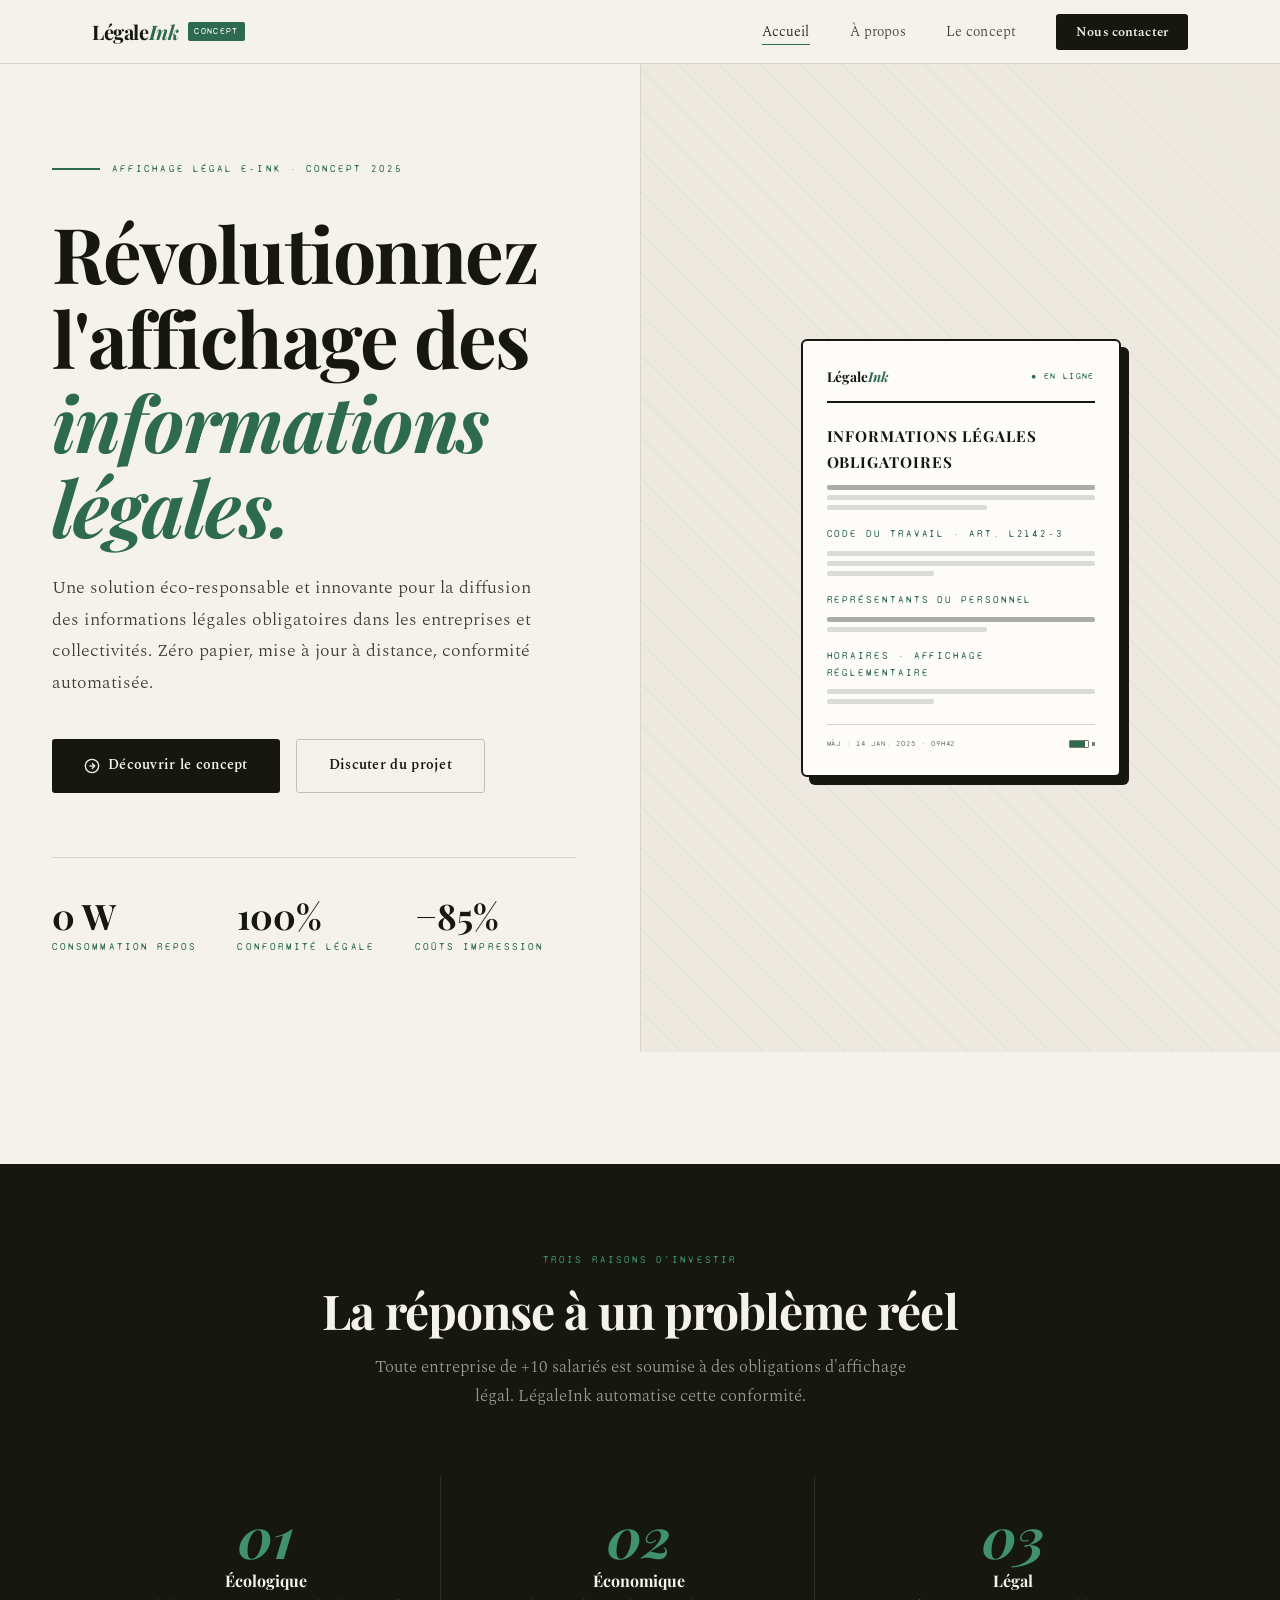
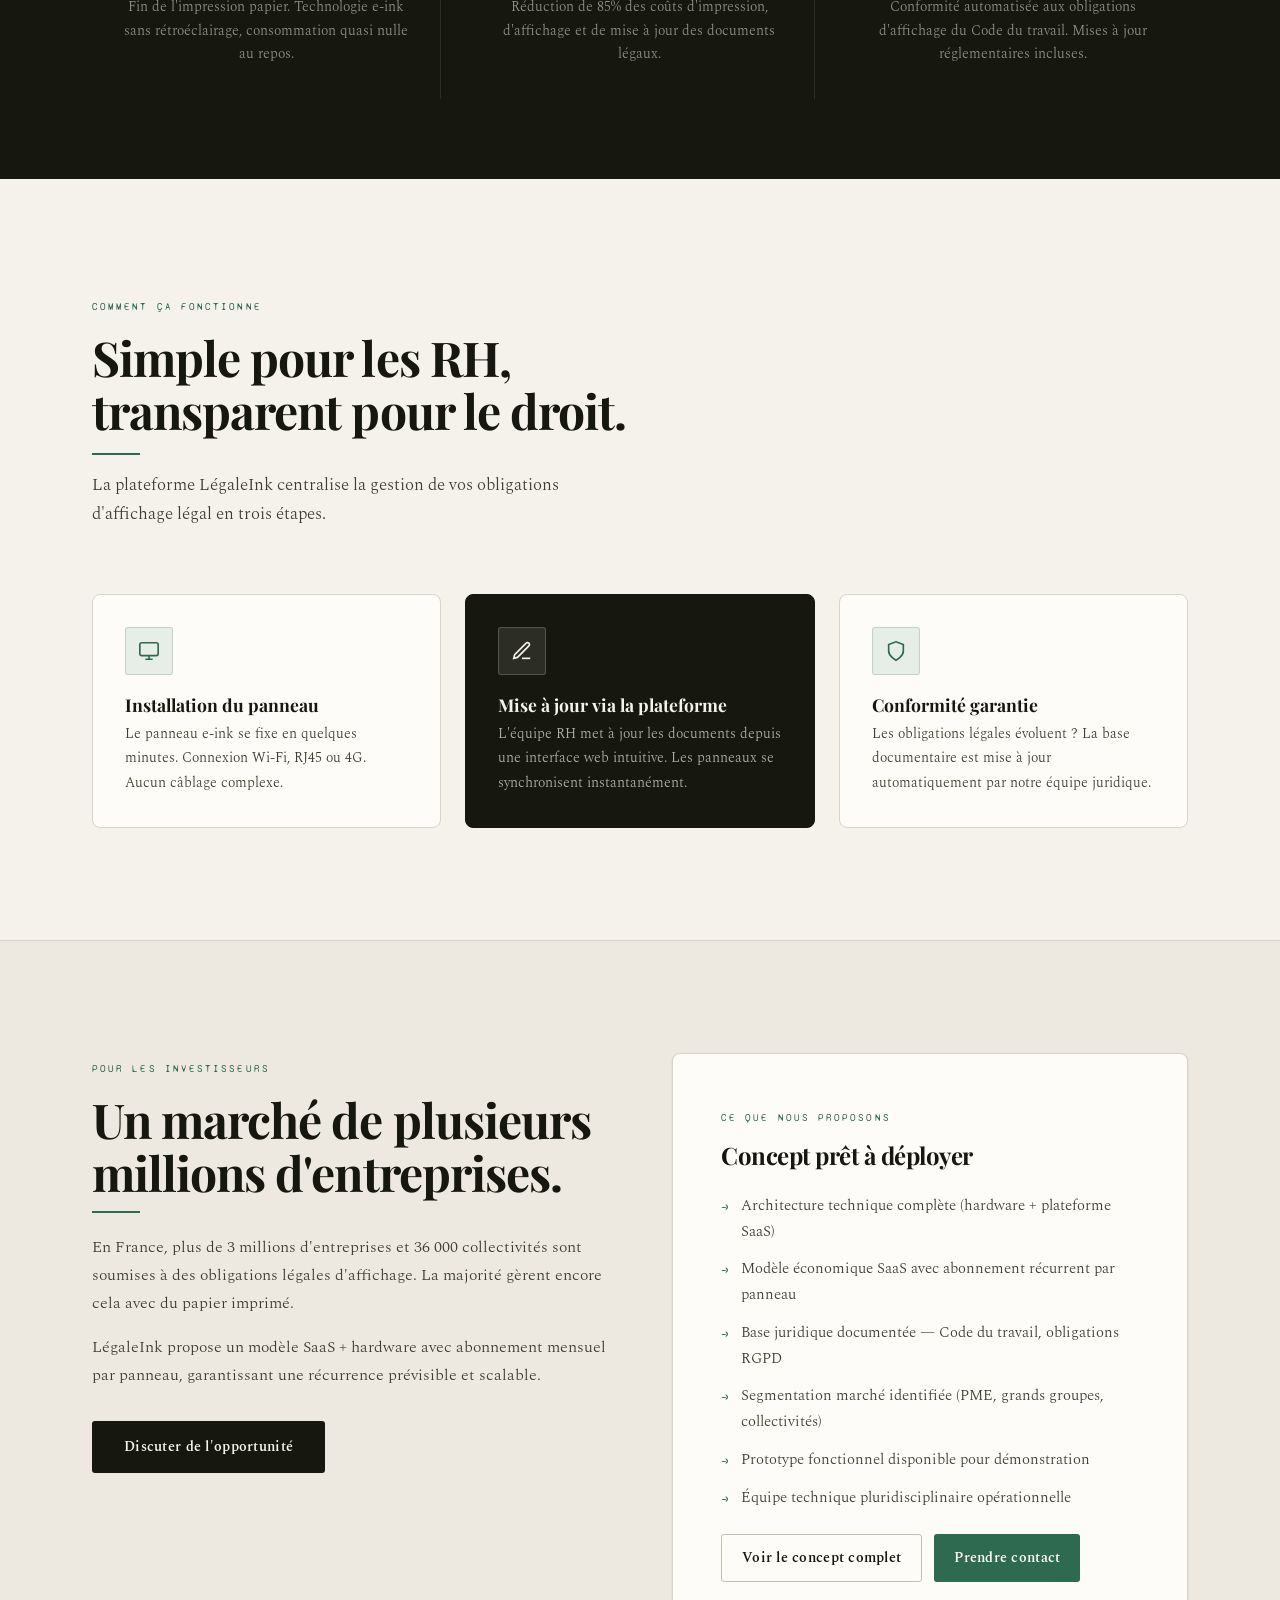
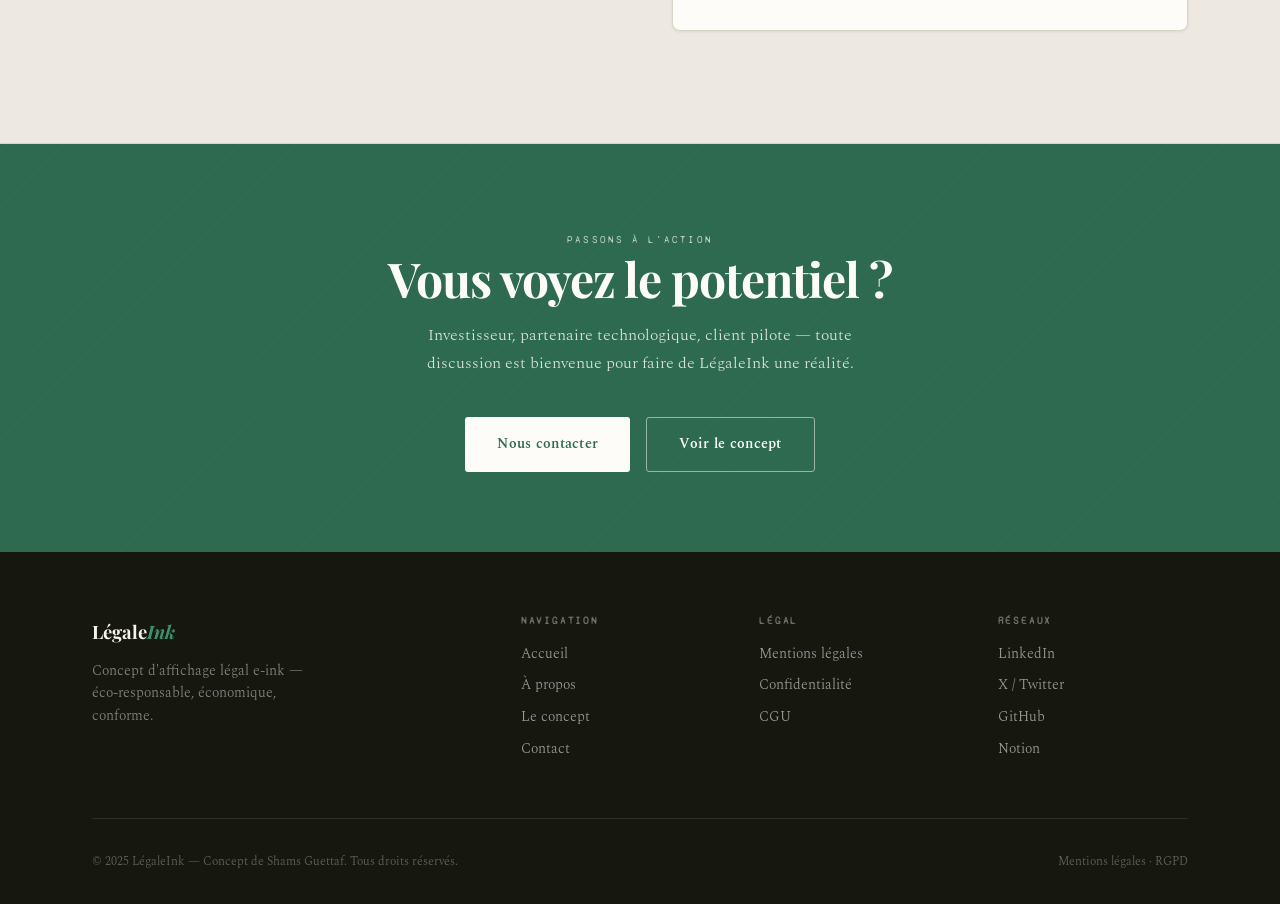
==== index.html @ 17b985c6 "Add files via upload" ====
<!DOCTYPE html>
<html lang="fr">
<head>
  <meta charset="UTF-8">
  <meta name="viewport" content="width=device-width, initial-scale=1.0">
  <meta name="description" content="LégaleInk — Solution d'affichage e-ink pour les informations légales obligatoires en entreprises et collectivités. Éco-responsable, économique, conforme.">
  <meta property="og:title" content="LégaleInk — Révolutionnez l'affichage légal obligatoire">
  <meta property="og:description" content="Panneaux e-ink intelligents pour les informations légales. Zéro papier, mise à jour à distance, conformité garantie.">
  <title>LégaleInk — Affichage légal intelligent par e-ink</title>
  <link rel="stylesheet" href="../css/main.css">
  <link rel="preconnect" href="https://fonts.googleapis.com">
  <link rel="stylesheet" href="https://fonts.googleapis.com/css2?family=Playfair+Display:ital,wght@0,400;0,700;0,900;1,400;1,700&family=Spectral:ital,wght@0,300;0,400;0,600;1,300&family=Syne+Mono&display=swap">
</head>
<body>

<!-- NAV -->
<nav>
  <div class="nav-inner">
    <a href="index.html" class="nav-logo">
      <span class="nav-logo-text">Légale<span>Ink</span></span>
      <span class="nav-badge">Concept</span>
    </a>
    <ul class="nav-links">
      <li><a href="index.html" class="active">Accueil</a></li>
      <li><a href="about.html">À propos</a></li>
      <li><a href="concept.html">Le concept</a></li>
      <li><a href="contact.html" class="nav-cta-btn">Nous contacter</a></li>
    </ul>
    <button class="nav-mobile-toggle" aria-label="Menu"><span></span><span></span><span></span></button>
  </div>
</nav>

<!-- HERO -->
<section class="hero">
  <div class="hero-left">
    <div class="hero-eyebrow">
      <span class="rule-green"></span>
      <span class="label">Affichage légal e-ink · Concept 2025</span>
    </div>
    <h1>Révolutionnez<br>l'affichage des<br><em>informations légales.</em></h1>
    <p class="hero-sub">Une solution éco-responsable et innovante pour la diffusion des informations légales obligatoires dans les entreprises et collectivités. Zéro papier, mise à jour à distance, conformité automatisée.</p>
    <div class="hero-actions">
      <a href="concept.html" class="btn btn-primary">
        <svg width="16" height="16" fill="none" stroke="currentColor" stroke-width="2" viewBox="0 0 24 24"><circle cx="12" cy="12" r="10"/><polyline points="12 16 16 12 12 8"/><line x1="8" y1="12" x2="16" y2="12"/></svg>
        Découvrir le concept
      </a>
      <a href="contact.html" class="btn btn-secondary">Discuter du projet</a>
    </div>
    <div class="hero-meta">
      <div class="hero-meta-item">
        <span class="num">0 W</span>
        <span class="label">Consommation repos</span>
      </div>
      <div class="hero-meta-item">
        <span class="num">100%</span>
        <span class="label">Conformité légale</span>
      </div>
      <div class="hero-meta-item">
        <span class="num">−85%</span>
        <span class="label">Coûts impression</span>
      </div>
    </div>
  </div>

  <div class="hero-right">
    <!-- E-ink mockup -->
    <div class="eink-mockup">
      <div class="eink-mockup-header">
        <div class="logo-sm">Légale<span>Ink</span></div>
        <span class="eink-status">● En ligne</span>
      </div>
      <div class="eink-doc-title">Informations légales obligatoires</div>
      <div class="eink-line dark"></div>
      <div class="eink-line"></div>
      <div class="eink-line short"></div>
      <div class="eink-section">
        <div class="eink-section-title">Code du travail · Art. L2142-3</div>
        <div class="eink-line"></div>
        <div class="eink-line"></div>
        <div class="eink-line shorter"></div>
      </div>
      <div class="eink-section">
        <div class="eink-section-title">Représentants du personnel</div>
        <div class="eink-line dark"></div>
        <div class="eink-line short"></div>
      </div>
      <div class="eink-section">
        <div class="eink-section-title">Horaires · Affichage réglementaire</div>
        <div class="eink-line"></div>
        <div class="eink-line shorter"></div>
      </div>
      <div class="eink-footer">
        <span class="eink-footer-text">Màj : 14 jan. 2025 · 09h42</span>
        <div class="eink-battery">
          <div class="eink-battery-bar"></div>
          <div class="eink-battery-tip"></div>
        </div>
      </div>
    </div>
  </div>
</section>

<!-- 3 PILLARS -->
<div class="pillars-band">
  <div class="container">
    <div class="section-header centered" data-reveal>
      <span class="label" style="color:var(--green-2);">Trois raisons d'investir</span>
      <h2>La réponse à un problème réel</h2>
      <p style="color:rgba(245,242,236,0.6);">Toute entreprise de +10 salariés est soumise à des obligations d'affichage légal. LégaleInk automatise cette conformité.</p>
    </div>
    <div class="grid-3">
      <div class="pillar" data-reveal data-delay="1">
        <span class="pillar-num">01</span>
        <h3>Écologique</h3>
        <p>Fin de l'impression papier. Technologie e-ink sans rétroéclairage, consommation quasi nulle au repos.</p>
      </div>
      <div class="pillar" data-reveal data-delay="2">
        <span class="pillar-num">02</span>
        <h3>Économique</h3>
        <p>Réduction de 85% des coûts d'impression, d'affichage et de mise à jour des documents légaux.</p>
      </div>
      <div class="pillar" data-reveal data-delay="3">
        <span class="pillar-num">03</span>
        <h3>Légal</h3>
        <p>Conformité automatisée aux obligations d'affichage du Code du travail. Mises à jour réglementaires incluses.</p>
      </div>
    </div>
  </div>
</div>

<!-- HOW IT WORKS -->
<section>
  <div class="container">
    <div class="section-header" data-reveal>
      <span class="label">Comment ça fonctionne</span>
      <h2>Simple pour les RH,<br>transparent pour le droit.</h2>
      <div class="rule-green" style="margin-top:.75rem;"></div>
      <p style="margin-top:1rem;">La plateforme LégaleInk centralise la gestion de vos obligations d'affichage légal en trois étapes.</p>
    </div>
    <div class="grid-3">
      <div class="card" data-reveal data-delay="1">
        <div class="card-icon">
          <svg width="22" height="22" fill="none" stroke="currentColor" stroke-width="1.8" viewBox="0 0 24 24"><rect x="2" y="3" width="20" height="14" rx="2"/><path d="M8 21h8M12 17v4"/></svg>
        </div>
        <h3>Installation du panneau</h3>
        <p>Le panneau e-ink se fixe en quelques minutes. Connexion Wi-Fi, RJ45 ou 4G. Aucun câblage complexe.</p>
      </div>
      <div class="card featured" data-reveal data-delay="2">
        <div class="card-icon">
          <svg width="22" height="22" fill="none" stroke="currentColor" stroke-width="1.8" viewBox="0 0 24 24"><path d="M12 20h9"/><path d="M16.5 3.5a2.121 2.121 0 0 1 3 3L7 19l-4 1 1-4L16.5 3.5z"/></svg>
        </div>
        <h3>Mise à jour via la plateforme</h3>
        <p>L'équipe RH met à jour les documents depuis une interface web intuitive. Les panneaux se synchronisent instantanément.</p>
      </div>
      <div class="card" data-reveal data-delay="3">
        <div class="card-icon">
          <svg width="22" height="22" fill="none" stroke="currentColor" stroke-width="1.8" viewBox="0 0 24 24"><path d="M12 22s8-4 8-10V5l-8-3-8 3v7c0 6 8 10 8 10z"/></svg>
        </div>
        <h3>Conformité garantie</h3>
        <p>Les obligations légales évoluent ? La base documentaire est mise à jour automatiquement par notre équipe juridique.</p>
      </div>
    </div>
  </div>
</section>

<!-- INVEST SECTION -->
<section style="background: var(--cream-2); border-top: 1px solid var(--border); border-bottom: 1px solid var(--border);">
  <div class="container">
    <div class="grid-2" style="align-items: start; gap: 4rem;">
      <div data-reveal>
        <span class="label">Pour les investisseurs</span>
        <h2 style="margin-top:.75rem;">Un marché de plusieurs millions d'entreprises.</h2>
        <div class="rule-green" style="margin:.75rem 0 1.25rem;"></div>
        <p style="color: var(--ink-2); margin-bottom: 1rem;">En France, plus de 3 millions d'entreprises et 36 000 collectivités sont soumises à des obligations légales d'affichage. La majorité gèrent encore cela avec du papier imprimé.</p>
        <p style="color: var(--ink-2);">LégaleInk propose un modèle SaaS + hardware avec abonnement mensuel par panneau, garantissant une récurrence prévisible et scalable.</p>
        <a href="contact.html" class="btn btn-primary" style="margin-top:2rem;">
          Discuter de l'opportunité
        </a>
      </div>
      <div class="invest-block" data-reveal data-delay="1">
        <span class="label">Ce que nous proposons</span>
        <h2 style="font-size:1.5rem;margin-top:.75rem;">Concept prêt à déployer</h2>
        <ul class="invest-list">
          <li>Architecture technique complète (hardware + plateforme SaaS)</li>
          <li>Modèle économique SaaS avec abonnement récurrent par panneau</li>
          <li>Base juridique documentée — Code du travail, obligations RGPD</li>
          <li>Segmentation marché identifiée (PME, grands groupes, collectivités)</li>
          <li>Prototype fonctionnel disponible pour démonstration</li>
          <li>Équipe technique pluridisciplinaire opérationnelle</li>
        </ul>
        <div style="display:flex;gap:.75rem;flex-wrap:wrap;">
          <a href="concept.html" class="btn btn-secondary" style="font-size:.85rem;padding:.7rem 1.25rem;">Voir le concept complet</a>
          <a href="contact.html" class="btn btn-green" style="font-size:.85rem;padding:.7rem 1.25rem;">Prendre contact</a>
        </div>
      </div>
    </div>
  </div>
</section>

<!-- CTA -->
<div class="cta-band">
  <div class="container">
    <span class="label" style="color:rgba(255,255,255,0.7);">Passons à l'action</span>
    <h2>Vous voyez le potentiel ?</h2>
    <p>Investisseur, partenaire technologique, client pilote — toute discussion est bienvenue pour faire de LégaleInk une réalité.</p>
    <div style="display:flex;gap:1rem;justify-content:center;flex-wrap:wrap;">
      <a href="contact.html" class="btn btn-white">Nous contacter</a>
      <a href="concept.html" class="btn btn-outline-white">Voir le concept</a>
    </div>
  </div>
</div>

<!-- FOOTER -->
<footer>
  <div class="container">
    <div class="footer-grid">
      <div class="footer-brand">
        <span style="font-family:var(--font-serif);font-size:1.15rem;font-weight:700;">Légale<span style="color:var(--green-2);font-style:italic;">Ink</span></span>
        <p>Concept d'affichage légal e-ink — éco-responsable, économique, conforme.</p>
      </div>
      <div class="footer-col">
        <h4>Navigation</h4>
        <a href="index.html">Accueil</a>
        <a href="about.html">À propos</a>
        <a href="concept.html">Le concept</a>
        <a href="contact.html">Contact</a>
      </div>
      <div class="footer-col">
        <h4>Légal</h4>
        <a href="privacy.html">Mentions légales</a>
        <a href="privacy.html#rgpd">Confidentialité</a>
        <a href="privacy.html#cgu">CGU</a>
      </div>
      <div class="footer-col">
        <h4>Réseaux</h4>
        <a href="https://www.linkedin.com/in/shamsguettaf/" target="_blank" rel="noopener">LinkedIn</a>
        <a href="https://x.com/shamsetdean" target="_blank" rel="noopener">X / Twitter</a>
        <a href="https://github.com/shamsetdean/sentinel" target="_blank" rel="noopener">GitHub</a>
        <a href="https://abstracted-crush-f4e.notion.site/SHAMS-DEAN-286d3f1e5597815f9fdfc90d48445621" target="_blank" rel="noopener">Notion</a>
      </div>
    </div>
    <div class="footer-bottom">
      <span>© 2025 LégaleInk — Concept de Shams Guettaf. Tous droits réservés.</span>
      <span><a href="privacy.html">Mentions légales</a> · <a href="privacy.html#rgpd">RGPD</a></span>
    </div>
  </div>
</footer>

<script src="../js/main.js"></script>
</body>
</html>
---- css/main.css ----
/* ============================================================
   LÉGALEINK — main.css
   Aesthetic: Editorial pitch · Light · Serif authority · Ink precision
   ============================================================ */

@import url('https://fonts.googleapis.com/css2?family=Playfair+Display:ital,wght@0,400;0,700;0,900;1,400;1,700&family=Spectral:ital,wght@0,300;0,400;0,600;1,300&family=Syne+Mono&display=swap');

/* ── Variables ── */
:root {
  --cream:      #f5f2ec;
  --cream-2:    #ede9e0;
  --cream-3:    #e4dfd3;
  --white:      #fdfcf9;
  --ink:        #16180f;
  --ink-2:      #3a3d2e;
  --ink-3:      #7a7d6a;
  --ink-4:      #b0b39e;
  --green:      #2d6a4f;
  --green-2:    #40916c;
  --green-light:#d8f3dc;
  --green-dim:  rgba(45, 106, 79, 0.1);
  --red:        #c1440e;
  --gold:       #b5860d;
  --border:     #d8d4c8;
  --border-2:   #c4bfb0;
  --shadow-sm:  0 1px 3px rgba(22, 24, 15, 0.08);
  --shadow-md:  0 4px 16px rgba(22, 24, 15, 0.10);
  --shadow-lg:  0 16px 48px rgba(22, 24, 15, 0.14);
  --font-serif: 'Playfair Display', Georgia, serif;
  --font-body:  'Spectral', Georgia, serif;
  --font-mono:  'Syne Mono', 'Courier New', monospace;
  --radius:     3px;
  --radius-lg:  8px;
  --transition: 0.22s cubic-bezier(0.4, 0, 0.2, 1);
}

/* ── Reset ── */
*, *::before, *::after { box-sizing: border-box; margin: 0; padding: 0; }
html { font-size: 16px; scroll-behavior: smooth; }
body {
  background: var(--cream);
  color: var(--ink);
  font-family: var(--font-body);
  font-weight: 300;
  line-height: 1.75;
  -webkit-font-smoothing: antialiased;
  overflow-x: hidden;
}
img { max-width: 100%; display: block; }
a { color: inherit; text-decoration: none; }
ul { list-style: none; }

/* ── Scrollbar ── */
::-webkit-scrollbar { width: 4px; }
::-webkit-scrollbar-track { background: var(--cream); }
::-webkit-scrollbar-thumb { background: var(--border-2); border-radius: 2px; }

/* ── Typography ── */
h1, h2, h3, h4 { font-family: var(--font-serif); font-weight: 700; line-height: 1.1; }
h1 { font-size: clamp(2.8rem, 6vw, 5.2rem); letter-spacing: -0.02em; }
h2 { font-size: clamp(2rem, 4vw, 3rem); letter-spacing: -0.02em; }
h3 { font-size: clamp(1.2rem, 2vw, 1.6rem); }
.display { font-family: var(--font-serif); font-style: italic; font-weight: 400; }
.mono {
  font-family: var(--font-mono);
  font-size: 0.7rem;
  letter-spacing: 0.16em;
  text-transform: uppercase;
  color: var(--ink-3);
}
.label {
  font-family: var(--font-mono);
  font-size: 0.65rem;
  letter-spacing: 0.2em;
  text-transform: uppercase;
  color: var(--green);
}

/* ── Layout ── */
.container { max-width: 1160px; margin: 0 auto; padding: 0 2rem; }
.grid-2 { display: grid; grid-template-columns: 1fr 1fr; gap: 2rem; }
.grid-3 { display: grid; grid-template-columns: repeat(3, 1fr); gap: 1.5rem; }
section { padding: 7rem 0; }

/* ── Ruling lines ── */
.rule { height: 1px; background: var(--border); }
.rule-thick { height: 2px; background: var(--ink); }
.rule-green { height: 2px; background: var(--green); width: 48px; }

/* ── Nav ── */
nav {
  position: fixed; top: 0; left: 0; right: 0; z-index: 100;
  background: rgba(245, 242, 236, 0.94);
  backdrop-filter: blur(16px);
  border-bottom: 1px solid var(--border);
  height: 64px;
  display: flex; align-items: center;
}
.nav-inner {
  display: flex; align-items: center; justify-content: space-between;
  width: 100%; max-width: 1160px; margin: 0 auto; padding: 0 2rem;
}
.nav-logo {
  display: flex; align-items: center; gap: 10px;
}
.nav-logo-text {
  font-family: var(--font-serif);
  font-size: 1.25rem;
  font-weight: 700;
  color: var(--ink);
  letter-spacing: -0.02em;
}
.nav-logo-text span { color: var(--green); font-style: italic; }
.nav-badge {
  font-family: var(--font-mono);
  font-size: 0.55rem;
  letter-spacing: 0.15em;
  text-transform: uppercase;
  color: var(--white);
  background: var(--green);
  padding: 2px 6px;
  border-radius: 2px;
}
.nav-links { display: flex; align-items: center; gap: 2.5rem; }
.nav-links a {
  font-family: var(--font-body);
  font-size: 0.9rem;
  font-weight: 300;
  color: var(--ink-2);
  letter-spacing: 0.01em;
  transition: color var(--transition);
  position: relative;
}
.nav-links a::after {
  content: '';
  position: absolute; bottom: -2px; left: 0; right: 0; height: 1px;
  background: var(--green);
  transform: scaleX(0); transform-origin: left;
  transition: transform var(--transition);
}
.nav-links a:hover { color: var(--ink); }
.nav-links a:hover::after, .nav-links a.active::after { transform: scaleX(1); }
.nav-links a.active { color: var(--ink); }
.nav-cta-btn {
  background: var(--ink);
  color: var(--cream) !important;
  padding: 0.5rem 1.25rem;
  border-radius: var(--radius);
  font-size: 0.82rem !important;
  font-weight: 600 !important;
  letter-spacing: 0.04em;
  transition: background var(--transition), transform var(--transition) !important;
}
.nav-cta-btn:hover { background: var(--green) !important; transform: translateY(-1px); }
.nav-cta-btn::after { display: none !important; }
.nav-mobile-toggle { display: none; background: none; border: none; cursor: pointer; padding: 4px; }
.nav-mobile-toggle span { display: block; width: 22px; height: 1.5px; background: var(--ink); margin: 5px 0; transition: var(--transition); }

/* ── Hero ── */
.hero {
  min-height: 100vh;
  padding-top: 64px;
  display: grid;
  grid-template-columns: 1fr 1fr;
  align-items: center;
  gap: 0;
  position: relative;
  overflow: hidden;
}
.hero-left {
  padding: 6rem 4rem 6rem 2rem;
  max-width: 620px;
  margin-left: auto;
  position: relative;
  z-index: 1;
}
.hero-eyebrow {
  display: flex; align-items: center; gap: 12px;
  margin-bottom: 2rem;
}
.hero-eyebrow .rule-green { display: inline-block; }
.hero h1 { margin-bottom: 1.5rem; }
.hero h1 em { font-style: italic; color: var(--green); }
.hero-sub {
  font-size: 1.1rem;
  color: var(--ink-2);
  margin-bottom: 2.5rem;
  max-width: 480px;
  line-height: 1.8;
}
.hero-actions { display: flex; gap: 1rem; flex-wrap: wrap; margin-bottom: 4rem; }
.hero-meta {
  display: flex; gap: 2.5rem;
  padding-top: 2.5rem;
  border-top: 1px solid var(--border);
}
.hero-meta-item .num {
  font-family: var(--font-serif);
  font-size: 2.2rem;
  font-weight: 700;
  color: var(--ink);
  display: block;
  line-height: 1;
}
.hero-meta-item .label { margin-top: 0.3rem; display: block; }

.hero-right {
  height: 100%;
  background: var(--cream-2);
  border-left: 1px solid var(--border);
  display: flex; align-items: center; justify-content: center;
  position: relative;
  overflow: hidden;
}
.hero-right::before {
  content: '';
  position: absolute; inset: 0;
  background: repeating-linear-gradient(
    45deg,
    transparent,
    transparent 28px,
    rgba(22,24,15,0.03) 28px,
    rgba(22,24,15,0.03) 29px
  );
}

/* ── E-ink mockup ── */
.eink-mockup {
  position: relative; z-index: 1;
  width: 320px;
  background: var(--white);
  border: 2px solid var(--ink);
  border-radius: 6px;
  padding: 1.5rem;
  box-shadow: 8px 8px 0 var(--ink);
}
.eink-mockup-header {
  display: flex; align-items: center; justify-content: space-between;
  margin-bottom: 1.25rem;
  padding-bottom: 0.75rem;
  border-bottom: 2px solid var(--ink);
}
.eink-mockup-header .logo-sm {
  font-family: var(--font-serif);
  font-size: 0.85rem;
  font-weight: 700;
  color: var(--ink);
}
.eink-mockup-header .logo-sm span { color: var(--green); font-style: italic; }
.eink-status {
  font-family: var(--font-mono);
  font-size: 0.55rem;
  letter-spacing: 0.15em;
  color: var(--green);
  text-transform: uppercase;
}
.eink-doc-title {
  font-family: var(--font-serif);
  font-size: 0.95rem;
  font-weight: 700;
  margin-bottom: 0.6rem;
  text-transform: uppercase;
  letter-spacing: 0.06em;
  font-style: normal;
}
.eink-line { height: 5px; background: var(--ink); border-radius: 2px; margin-bottom: 5px; opacity: 0.15; }
.eink-line.dark { opacity: 0.35; }
.eink-line.short { width: 60%; }
.eink-line.shorter { width: 40%; }
.eink-section { margin-top: 1rem; }
.eink-section-title {
  font-family: var(--font-mono);
  font-size: 0.6rem;
  letter-spacing: 0.2em;
  text-transform: uppercase;
  color: var(--green);
  margin-bottom: 0.5rem;
}
.eink-footer {
  margin-top: 1.25rem;
  padding-top: 0.75rem;
  border-top: 1px solid var(--border);
  display: flex; justify-content: space-between; align-items: center;
}
.eink-footer-text {
  font-family: var(--font-mono);
  font-size: 0.5rem;
  color: var(--ink-3);
  letter-spacing: 0.12em;
  text-transform: uppercase;
}
.eink-battery {
  display: flex; align-items: center; gap: 3px;
}
.eink-battery-bar {
  width: 20px; height: 8px;
  border: 1px solid var(--ink-3);
  border-radius: 1px;
  position: relative;
  overflow: hidden;
}
.eink-battery-bar::after {
  content: '';
  position: absolute; left: 0; top: 0; bottom: 0;
  width: 85%;
  background: var(--green);
}
.eink-battery-tip {
  width: 3px; height: 4px;
  background: var(--ink-3);
  border-radius: 0 1px 1px 0;
}

/* ── Buttons ── */
.btn {
  display: inline-flex; align-items: center; gap: 8px;
  padding: 0.85rem 2rem;
  border-radius: var(--radius);
  font-family: var(--font-body);
  font-size: 0.9rem;
  font-weight: 600;
  letter-spacing: 0.02em;
  transition: all var(--transition);
  cursor: pointer;
  border: none;
}
.btn-primary {
  background: var(--ink);
  color: var(--cream);
}
.btn-primary:hover { background: var(--green); transform: translateY(-2px); box-shadow: 0 8px 24px rgba(45,106,79,0.25); }
.btn-secondary {
  background: transparent;
  color: var(--ink);
  border: 1.5px solid var(--border-2);
}
.btn-secondary:hover { border-color: var(--ink); background: var(--cream-2); transform: translateY(-2px); }
.btn-green {
  background: var(--green);
  color: var(--white);
}
.btn-green:hover { background: var(--green-2); transform: translateY(-2px); box-shadow: 0 8px 24px rgba(45,106,79,0.3); }

/* ── Section header ── */
.section-header { margin-bottom: 4rem; }
.section-header.centered { text-align: center; }
.section-header.centered .rule-green { margin: 0.75rem auto 0; }
.section-header h2 { margin-top: 0.75rem; margin-bottom: 1rem; }
.section-header p { color: var(--ink-2); max-width: 540px; font-size: 1.05rem; }
.section-header.centered p { margin: 0 auto; }

/* ── Cards ── */
.card {
  background: var(--white);
  border: 1px solid var(--border);
  border-radius: var(--radius-lg);
  padding: 2rem;
  transition: box-shadow var(--transition), transform var(--transition);
}
.card:hover { box-shadow: var(--shadow-md); transform: translateY(-3px); }
.card-icon {
  width: 48px; height: 48px;
  background: var(--green-dim);
  border: 1px solid rgba(45,106,79,0.2);
  border-radius: var(--radius);
  display: flex; align-items: center; justify-content: center;
  color: var(--green);
  margin-bottom: 1.25rem;
}
.card h3 { font-size: 1.1rem; font-weight: 700; margin-bottom: 0.5rem; }
.card p { font-size: 0.9rem; color: var(--ink-2); line-height: 1.7; }
.card.featured { background: var(--ink); color: var(--cream); border-color: var(--ink); }
.card.featured h3 { color: var(--cream); }
.card.featured p { color: rgba(245,242,236,0.7); }
.card.featured .card-icon { background: rgba(245,242,236,0.1); border-color: rgba(245,242,236,0.2); color: var(--cream); }

/* ── Pillar band ── */
.pillars-band {
  background: var(--ink);
  color: var(--cream);
  padding: 5rem 0;
}
.pillars-band .section-header h2 { color: var(--cream); }
.pillars-band .section-header p { color: rgba(245,242,236,0.65); }
.pillar {
  text-align: center;
  padding: 2rem 1.5rem;
  border-right: 1px solid rgba(245,242,236,0.1);
}
.pillar:last-child { border-right: none; }
.pillar-num {
  font-family: var(--font-serif);
  font-size: 3.5rem;
  font-weight: 700;
  font-style: italic;
  color: var(--green-2);
  display: block;
  line-height: 1;
  margin-bottom: 0.5rem;
}
.pillar h3 { font-size: 1rem; color: var(--cream); margin-bottom: 0.4rem; }
.pillar p { font-size: 0.85rem; color: rgba(245,242,236,0.55); }

/* ── Timeline ── */
.timeline { display: flex; flex-direction: column; gap: 0; }
.timeline-item {
  display: grid; grid-template-columns: 80px 1fr;
  gap: 2rem;
  padding: 2rem 0;
  border-bottom: 1px solid var(--border);
  position: relative;
}
.timeline-item:last-child { border-bottom: none; }
.timeline-num {
  font-family: var(--font-mono);
  font-size: 0.65rem;
  color: var(--green);
  letter-spacing: 0.15em;
  text-transform: uppercase;
  padding-top: 0.15rem;
}
.timeline-body h3 { font-size: 1.05rem; font-weight: 700; margin-bottom: 0.35rem; }
.timeline-body p { font-size: 0.9rem; color: var(--ink-2); }

/* ── Invest section ── */
.invest-block {
  background: var(--white);
  border: 1px solid var(--border);
  border-radius: var(--radius-lg);
  padding: 3rem;
  box-shadow: var(--shadow-sm);
}
.invest-block h2 { margin-bottom: 1rem; }
.invest-block p { color: var(--ink-2); margin-bottom: 1rem; font-size: 0.95rem; }
.invest-list { list-style: none; display: flex; flex-direction: column; gap: 0.75rem; margin: 1.5rem 0; }
.invest-list li {
  display: flex; gap: 0.75rem; align-items: flex-start;
  font-size: 0.92rem; color: var(--ink-2);
}
.invest-list li::before {
  content: '→';
  color: var(--green);
  font-family: var(--font-mono);
  flex-shrink: 0;
  font-size: 0.85rem;
  margin-top: 2px;
}

/* ── CTA band ── */
.cta-band {
  background: var(--green);
  color: var(--white);
  padding: 5rem 0;
  text-align: center;
  position: relative;
  overflow: hidden;
}
.cta-band::before {
  content: '';
  position: absolute; inset: 0;
  background: repeating-linear-gradient(
    -45deg, transparent, transparent 40px,
    rgba(255,255,255,0.03) 40px, rgba(255,255,255,0.03) 41px
  );
}
.cta-band .container { position: relative; z-index: 1; }
.cta-band h2 { color: var(--white); margin-bottom: 1rem; }
.cta-band p { color: rgba(255,255,255,0.8); max-width: 480px; margin: 0 auto 2.5rem; }
.btn-white { background: var(--white); color: var(--green); }
.btn-white:hover { background: var(--cream); transform: translateY(-2px); }
.btn-outline-white { background: transparent; color: var(--white); border: 1.5px solid rgba(255,255,255,0.5); }
.btn-outline-white:hover { border-color: var(--white); background: rgba(255,255,255,0.1); transform: translateY(-2px); }

/* ── Social links ── */
.social-links { display: flex; gap: 1rem; flex-wrap: wrap; }
.social-link {
  display: inline-flex; align-items: center; gap: 8px;
  padding: 0.6rem 1.1rem;
  border: 1px solid var(--border);
  border-radius: var(--radius);
  font-family: var(--font-mono);
  font-size: 0.68rem;
  letter-spacing: 0.1em;
  text-transform: uppercase;
  color: var(--ink-2);
  background: var(--white);
  transition: all var(--transition);
}
.social-link:hover { border-color: var(--green); color: var(--green); transform: translateY(-2px); box-shadow: var(--shadow-sm); }

/* ── Form ── */
.form-card {
  background: var(--white);
  border: 1px solid var(--border);
  border-radius: var(--radius-lg);
  padding: 2.5rem;
  box-shadow: var(--shadow-sm);
}
.form-grid { display: grid; grid-template-columns: 1fr 1fr; gap: 1.25rem; }
.form-group { display: flex; flex-direction: column; gap: 0.45rem; }
.form-group.full { grid-column: 1 / -1; }
label {
  font-family: var(--font-mono);
  font-size: 0.65rem;
  letter-spacing: 0.15em;
  text-transform: uppercase;
  color: var(--ink-3);
}
input, select, textarea {
  background: var(--cream);
  border: 1px solid var(--border);
  border-radius: var(--radius);
  color: var(--ink);
  font-family: var(--font-body);
  font-size: 0.95rem;
  padding: 0.75rem 1rem;
  transition: border-color var(--transition), box-shadow var(--transition);
  outline: none;
  width: 100%;
}
input:focus, select:focus, textarea:focus {
  border-color: var(--green);
  box-shadow: 0 0 0 3px var(--green-dim);
  background: var(--white);
}
select { appearance: none; cursor: pointer; }
textarea { resize: vertical; min-height: 130px; line-height: 1.65; }
::placeholder { color: var(--ink-4); }
.form-consent {
  font-size: 0.8rem;
  color: var(--ink-3);
  margin-top: 0.25rem;
  line-height: 1.5;
}
.form-consent a { color: var(--green); text-decoration: underline; text-underline-offset: 3px; }
.form-success {
  display: none;
  background: var(--green-light);
  border: 1px solid rgba(45,106,79,0.3);
  border-radius: var(--radius);
  padding: 1rem 1.25rem;
  font-size: 0.88rem;
  color: var(--green);
  margin-top: 1rem;
}

/* ── Page hero ── */
.page-hero {
  padding: 10rem 0 5rem;
  border-bottom: 1px solid var(--border);
  position: relative;
}
.page-hero::after {
  content: '';
  position: absolute; bottom: -1px; left: 0; width: 120px; height: 2px;
  background: var(--green);
}
.page-hero .mono { margin-bottom: 1rem; }
.page-hero h1 { max-width: 720px; margin-bottom: 1.25rem; }
.page-hero p { font-size: 1.1rem; color: var(--ink-2); max-width: 540px; }

/* ── Concept specifics ── */
.concept-feature {
  display: grid; grid-template-columns: 64px 1fr;
  gap: 1.5rem;
  padding: 2rem;
  background: var(--white);
  border: 1px solid var(--border);
  border-radius: var(--radius-lg);
  transition: box-shadow var(--transition);
}
.concept-feature:hover { box-shadow: var(--shadow-sm); }
.concept-feature-num {
  font-family: var(--font-serif);
  font-size: 2.5rem;
  font-weight: 700;
  font-style: italic;
  color: var(--border-2);
  line-height: 1;
}
.concept-feature h3 { font-size: 1.05rem; font-weight: 700; margin-bottom: 0.4rem; }
.concept-feature p { font-size: 0.9rem; color: var(--ink-2); }
.badge {
  display: inline-block;
  padding: 0.2rem 0.7rem;
  background: var(--green-dim);
  border: 1px solid rgba(45,106,79,0.2);
  border-radius: 2px;
  font-family: var(--font-mono);
  font-size: 0.62rem;
  letter-spacing: 0.12em;
  text-transform: uppercase;
  color: var(--green);
}

/* ── Contact layout ── */
.contact-layout {
  display: grid; grid-template-columns: 1fr 1.5fr;
  gap: 4rem; align-items: flex-start;
}
.contact-info h2 { margin-bottom: 1rem; }
.contact-info > p { color: var(--ink-2); margin-bottom: 2rem; font-size: 0.95rem; line-height: 1.75; }
.contact-detail {
  display: flex; gap: 1rem; align-items: flex-start;
  margin-bottom: 1.5rem;
}
.contact-detail .d-icon { color: var(--green); flex-shrink: 0; margin-top: 2px; }
.contact-detail .d-label {
  font-family: var(--font-mono); font-size: 0.62rem;
  letter-spacing: 0.15em; text-transform: uppercase; color: var(--ink-3);
}
.contact-detail .d-val { font-size: 0.9rem; color: var(--ink-2); margin-top: 2px; }

/* ── Privacy ── */
.prose { max-width: 800px; }
.prose h2 { font-size: 1.8rem; margin-top: 3rem; margin-bottom: 1rem; }
.prose h3 { font-size: 1.15rem; font-weight: 700; margin-top: 2rem; margin-bottom: 0.6rem; }
.prose p { color: var(--ink-2); font-size: 0.95rem; margin-bottom: 1rem; line-height: 1.8; }
.prose ul { list-style: disc; padding-left: 1.5rem; color: var(--ink-2); font-size: 0.95rem; }
.prose ul li { margin-bottom: 0.4rem; }
.prose a { color: var(--green); text-decoration: underline; text-underline-offset: 3px; }
.prose strong { color: var(--ink); font-weight: 600; }
.legal-table { width: 100%; border-collapse: collapse; margin: 1.5rem 0; font-size: 0.88rem; }
.legal-table th {
  text-align: left; padding: 0.75rem 1rem;
  background: var(--cream-2); border: 1px solid var(--border);
  font-family: var(--font-mono); font-size: 0.62rem;
  letter-spacing: 0.12em; text-transform: uppercase; color: var(--ink-3);
}
.legal-table td { padding: 0.75rem 1rem; border: 1px solid var(--border); color: var(--ink-2); vertical-align: top; }
.toc { display: flex; gap: 0.75rem; flex-wrap: wrap; margin-bottom: 3rem; }
.toc a {
  font-family: var(--font-mono); font-size: 0.65rem;
  letter-spacing: 0.12em; text-transform: uppercase;
  color: var(--ink-3); padding: 0.4rem 0.9rem;
  border: 1px solid var(--border); border-radius: var(--radius);
  transition: all var(--transition); background: var(--white);
}
.toc a:hover { color: var(--green); border-color: rgba(45,106,79,0.3); }

/* ── About layout ── */
.about-split {
  display: grid; grid-template-columns: 1fr 1fr;
  gap: 5rem; align-items: center;
}
.about-visual {
  background: var(--cream-2);
  border: 1px solid var(--border);
  border-radius: var(--radius-lg);
  aspect-ratio: 1;
  display: flex; align-items: center; justify-content: center;
  position: relative; overflow: hidden;
}
.about-visual::before {
  content: '';
  position: absolute; inset: 0;
  background: repeating-linear-gradient(
    45deg, transparent, transparent 20px,
    rgba(22,24,15,0.02) 20px, rgba(22,24,15,0.02) 21px
  );
}

/* ── Footer ── */
footer {
  background: var(--ink);
  color: var(--cream);
  padding: 4rem 0 2rem;
}
.footer-grid {
  display: grid; grid-template-columns: 2fr 1fr 1fr 1fr;
  gap: 3rem; padding-bottom: 3rem;
  border-bottom: 1px solid rgba(245,242,236,0.1);
  margin-bottom: 2rem;
}
.footer-brand p { font-size: 0.85rem; color: rgba(245,242,236,0.5); margin-top: 0.75rem; max-width: 240px; line-height: 1.65; }
.footer-col h4 {
  font-family: var(--font-mono); font-size: 0.62rem;
  letter-spacing: 0.18em; text-transform: uppercase;
  color: rgba(245,242,236,0.4); margin-bottom: 1rem;
}
.footer-col a { display: block; font-size: 0.85rem; color: rgba(245,242,236,0.6); margin-bottom: 0.5rem; transition: color var(--transition); }
.footer-col a:hover { color: var(--cream); }
.footer-bottom {
  display: flex; justify-content: space-between; align-items: center;
  font-size: 0.75rem; color: rgba(245,242,236,0.35);
}
.footer-bottom a { color: rgba(245,242,236,0.35); transition: color var(--transition); }
.footer-bottom a:hover { color: var(--green-2); }

/* ── Reveal animation ── */
[data-reveal] { opacity: 0; transform: translateY(20px); transition: opacity 0.65s ease, transform 0.65s ease; }
[data-reveal].revealed { opacity: 1; transform: none; }
[data-reveal][data-delay="1"] { transition-delay: 0.1s; }
[data-reveal][data-delay="2"] { transition-delay: 0.2s; }
[data-reveal][data-delay="3"] { transition-delay: 0.3s; }

/* ── Responsive ── */
@media (max-width: 960px) {
  .hero { grid-template-columns: 1fr; }
  .hero-right { display: none; }
  .hero-left { padding: 5rem 2rem 4rem; max-width: 100%; margin: 0; }
  .grid-2, .grid-3, .about-split, .contact-layout { grid-template-columns: 1fr; }
  .footer-grid { grid-template-columns: 1fr 1fr; }
  .pillars-band .grid-3 { grid-template-columns: 1fr; }
  .pillar { border-right: none; border-bottom: 1px solid rgba(245,242,236,0.1); }
  .pillar:last-child { border-bottom: none; }
}
@media (max-width: 640px) {
  .nav-links { display: none; }
  .nav-mobile-toggle { display: block; }
  .nav-links.open {
    display: flex; flex-direction: column; align-items: flex-start;
    position: fixed; top: 64px; left: 0; right: 0;
    background: var(--cream); border-bottom: 1px solid var(--border);
    padding: 1.5rem 2rem; gap: 1.25rem;
  }
  .footer-grid { grid-template-columns: 1fr; }
  section { padding: 4rem 0; }
  .form-grid { grid-template-columns: 1fr; }
}
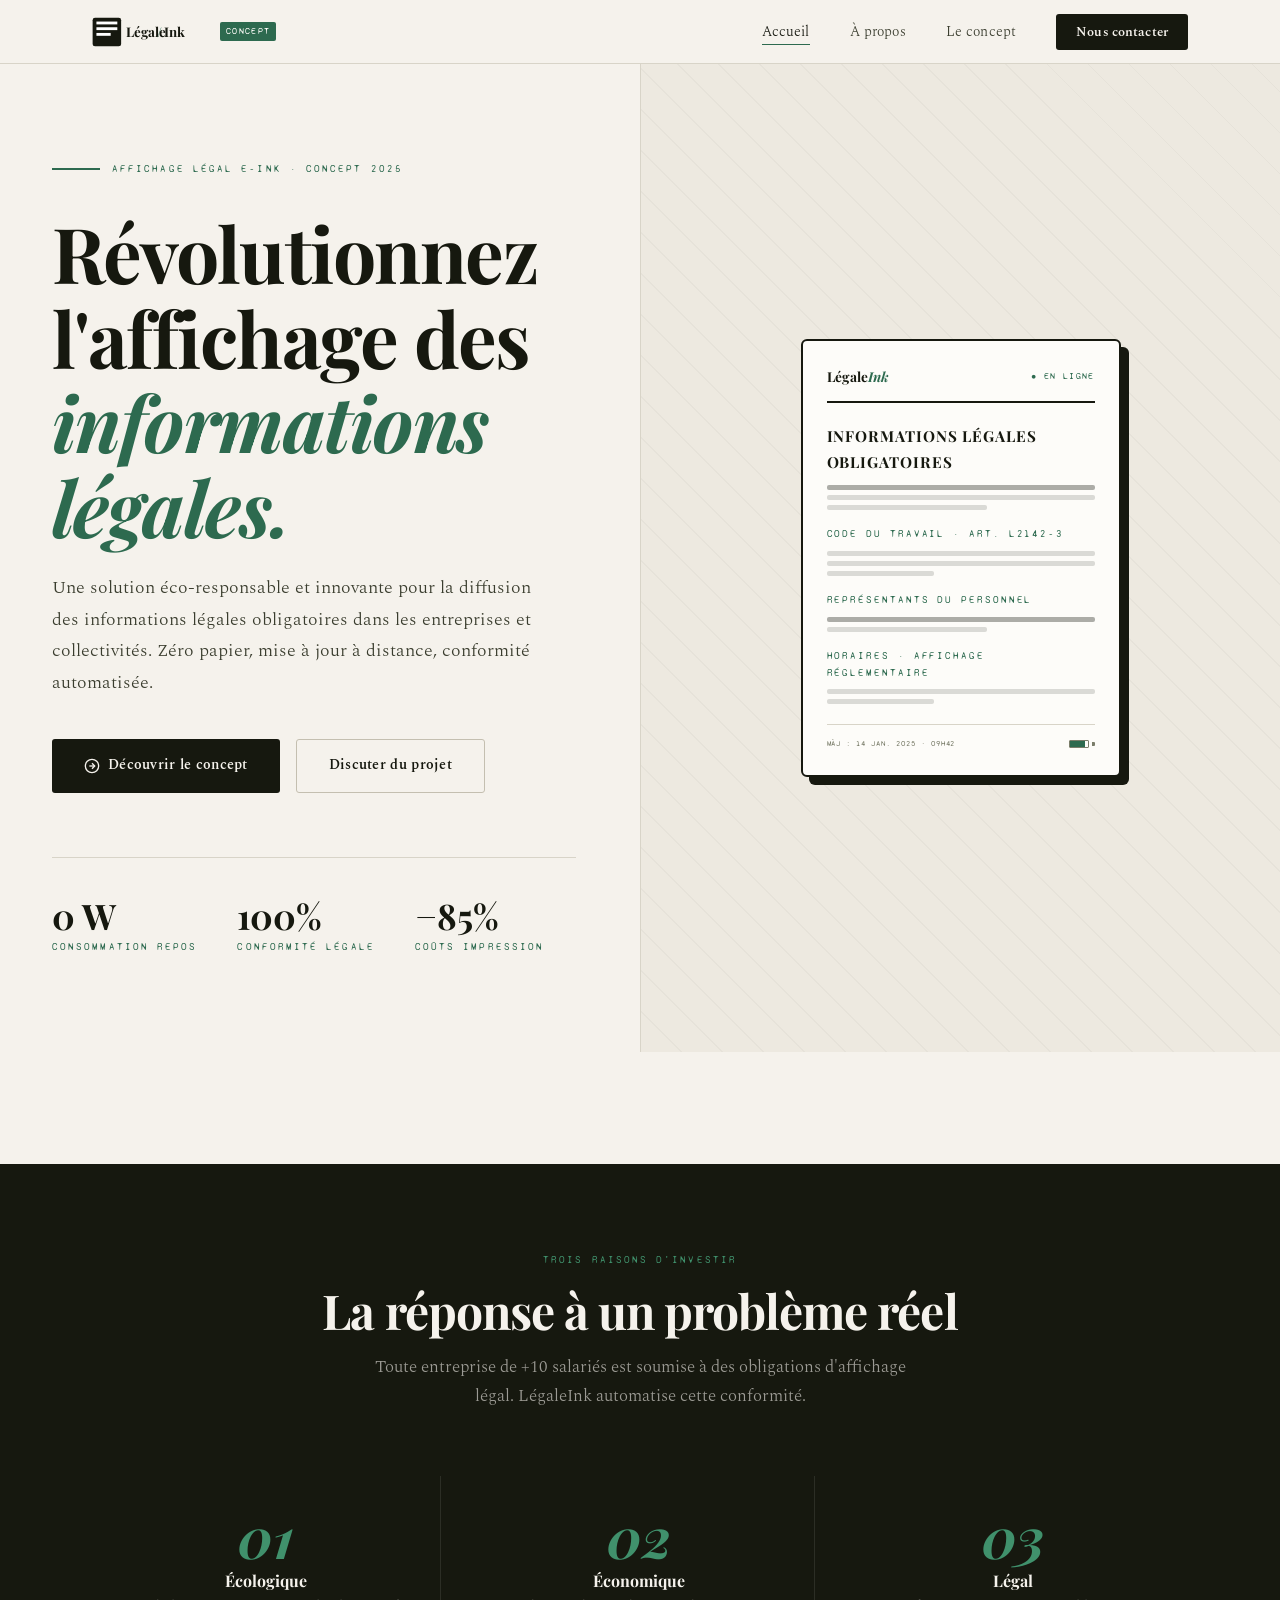
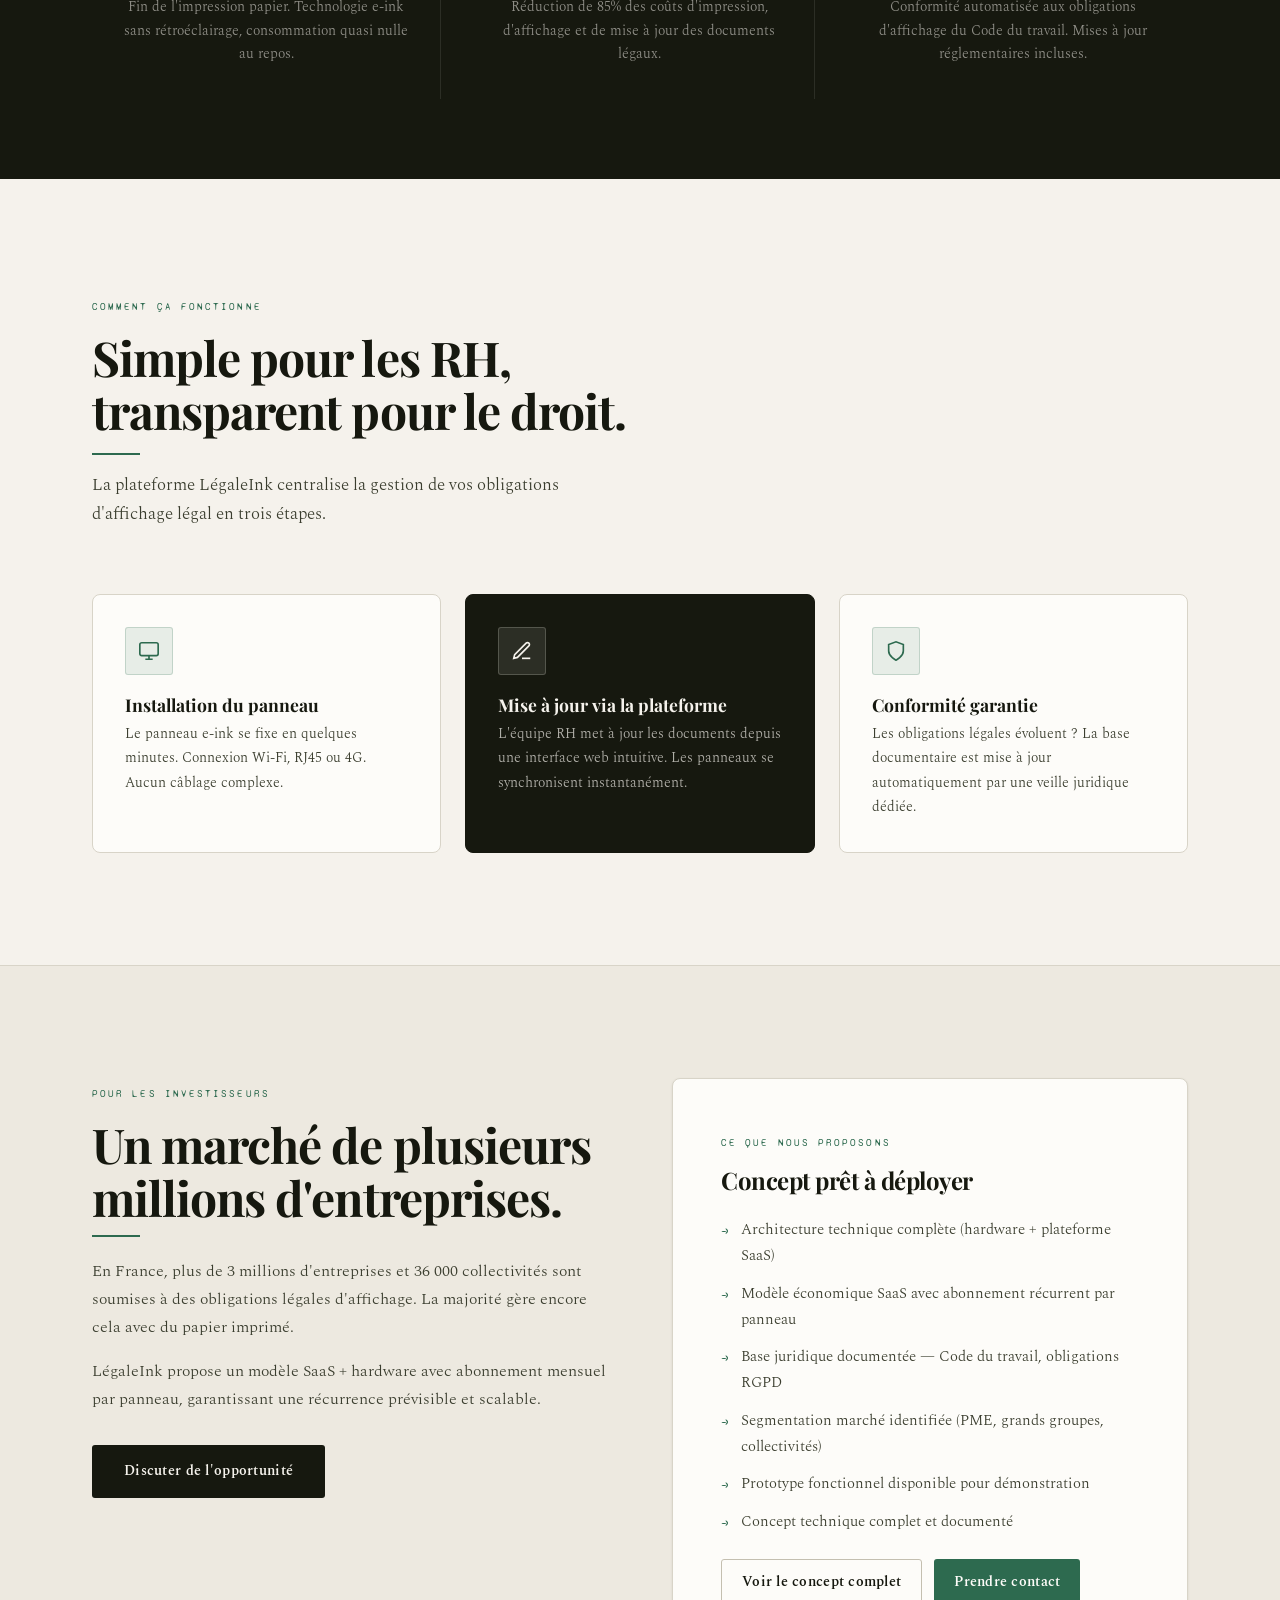
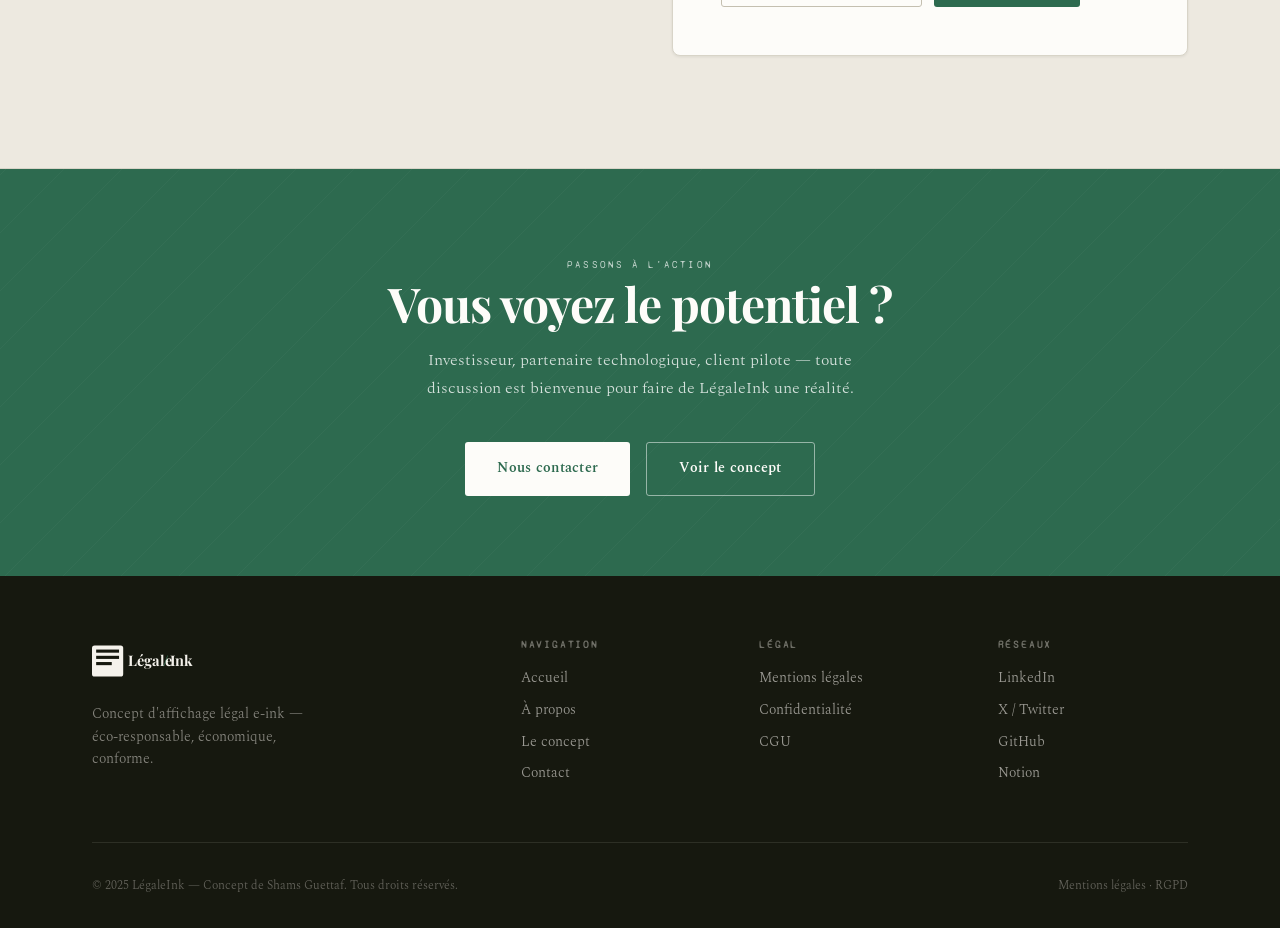
==== commit f11f31eb: "Add files via upload" ====
--- a/index.html
+++ b/index.html
@@ -7,7 +7,7 @@
   <meta property="og:title" content="LégaleInk — Révolutionnez l'affichage légal obligatoire">
   <meta property="og:description" content="Panneaux e-ink intelligents pour les informations légales. Zéro papier, mise à jour à distance, conformité garantie.">
   <title>LégaleInk — Affichage légal intelligent par e-ink</title>
-  <link rel="stylesheet" href="../css/main.css">
+  <link rel="stylesheet" href="css/main.css">
   <link rel="preconnect" href="https://fonts.googleapis.com">
   <link rel="stylesheet" href="https://fonts.googleapis.com/css2?family=Playfair+Display:ital,wght@0,400;0,700;0,900;1,400;1,700&family=Spectral:ital,wght@0,300;0,400;0,600;1,300&family=Syne+Mono&display=swap">
 </head>
@@ -16,8 +16,17 @@
 <!-- NAV -->
 <nav>
   <div class="nav-inner">
-    <a href="index.html" class="nav-logo">
-      <span class="nav-logo-text">Légale<span>Ink</span></span>
+    <a href="index.html" class="nav-logo" style="display:flex;align-items:center;gap:8px;">
+      <svg xmlns="http://www.w3.org/2000/svg" width="120" height="38" viewBox="0 0 250 80">
+        <rect width="250" height="80" fill="none"/>
+        <rect x="0" y="10" width="60" height="60" rx="5" ry="5" fill="#16180f"/>
+        <rect x="8" y="18" width="44" height="6" fill="#FFFFFF"/>
+        <rect x="8" y="30" width="44" height="6" fill="#FFFFFF"/>
+        <rect x="8" y="42" width="30" height="6" fill="#FFFFFF"/>
+        <text x="70" y="50" font-family="Playfair Display, serif" font-size="28" fill="#16180f" font-weight="bold">Légale</text>
+        <text x="136" y="50" font-family="Playfair Display, serif" font-size="28" fill="#2d6a4f" font-weight="bold">/</text>
+        <text x="150" y="50" font-family="Playfair Display, serif" font-size="28" fill="#16180f" font-weight="bold">Ink</text>
+      </svg>
       <span class="nav-badge">Concept</span>
     </a>
     <ul class="nav-links">
@@ -157,7 +166,7 @@
           <svg width="22" height="22" fill="none" stroke="currentColor" stroke-width="1.8" viewBox="0 0 24 24"><path d="M12 22s8-4 8-10V5l-8-3-8 3v7c0 6 8 10 8 10z"/></svg>
         </div>
         <h3>Conformité garantie</h3>
-        <p>Les obligations légales évoluent ? La base documentaire est mise à jour automatiquement par notre équipe juridique.</p>
+        <p>Les obligations légales évoluent ? La base documentaire est mise à jour automatiquement par une veille juridique dédiée.</p>
       </div>
     </div>
   </div>
@@ -171,7 +180,7 @@
         <span class="label">Pour les investisseurs</span>
         <h2 style="margin-top:.75rem;">Un marché de plusieurs millions d'entreprises.</h2>
         <div class="rule-green" style="margin:.75rem 0 1.25rem;"></div>
-        <p style="color: var(--ink-2); margin-bottom: 1rem;">En France, plus de 3 millions d'entreprises et 36 000 collectivités sont soumises à des obligations légales d'affichage. La majorité gèrent encore cela avec du papier imprimé.</p>
+        <p style="color: var(--ink-2); margin-bottom: 1rem;">En France, plus de 3 millions d'entreprises et 36 000 collectivités sont soumises à des obligations légales d'affichage. La majorité gère encore cela avec du papier imprimé.</p>
         <p style="color: var(--ink-2);">LégaleInk propose un modèle SaaS + hardware avec abonnement mensuel par panneau, garantissant une récurrence prévisible et scalable.</p>
         <a href="contact.html" class="btn btn-primary" style="margin-top:2rem;">
           Discuter de l'opportunité
@@ -186,7 +195,7 @@
           <li>Base juridique documentée — Code du travail, obligations RGPD</li>
           <li>Segmentation marché identifiée (PME, grands groupes, collectivités)</li>
           <li>Prototype fonctionnel disponible pour démonstration</li>
-          <li>Équipe technique pluridisciplinaire opérationnelle</li>
+          <li>Concept technique complet et documenté</li>
         </ul>
         <div style="display:flex;gap:.75rem;flex-wrap:wrap;">
           <a href="concept.html" class="btn btn-secondary" style="font-size:.85rem;padding:.7rem 1.25rem;">Voir le concept complet</a>
@@ -215,7 +224,16 @@
   <div class="container">
     <div class="footer-grid">
       <div class="footer-brand">
-        <span style="font-family:var(--font-serif);font-size:1.15rem;font-weight:700;">Légale<span style="color:var(--green-2);font-style:italic;">Ink</span></span>
+        <svg xmlns="http://www.w3.org/2000/svg" width="130" height="42" viewBox="0 0 250 80">
+        <rect width="250" height="80" fill="none"/>
+        <rect x="0" y="10" width="60" height="60" rx="5" ry="5" fill="#f5f2ec"/>
+        <rect x="8" y="18" width="44" height="6" fill="#16180f"/>
+        <rect x="8" y="30" width="44" height="6" fill="#16180f"/>
+        <rect x="8" y="42" width="30" height="6" fill="#16180f"/>
+        <text x="70" y="50" font-family="Playfair Display, serif" font-size="28" fill="#f5f2ec" font-weight="bold">Légale</text>
+        <text x="136" y="50" font-family="Playfair Display, serif" font-size="28" fill="#40916c" font-weight="bold">/</text>
+        <text x="150" y="50" font-family="Playfair Display, serif" font-size="28" fill="#f5f2ec" font-weight="bold">Ink</text>
+      </svg>
         <p>Concept d'affichage légal e-ink — éco-responsable, économique, conforme.</p>
       </div>
       <div class="footer-col">
@@ -246,6 +264,6 @@
   </div>
 </footer>
 
-<script src="../js/main.js"></script>
+<script src="js/main.js"></script>
 </body>
 </html>
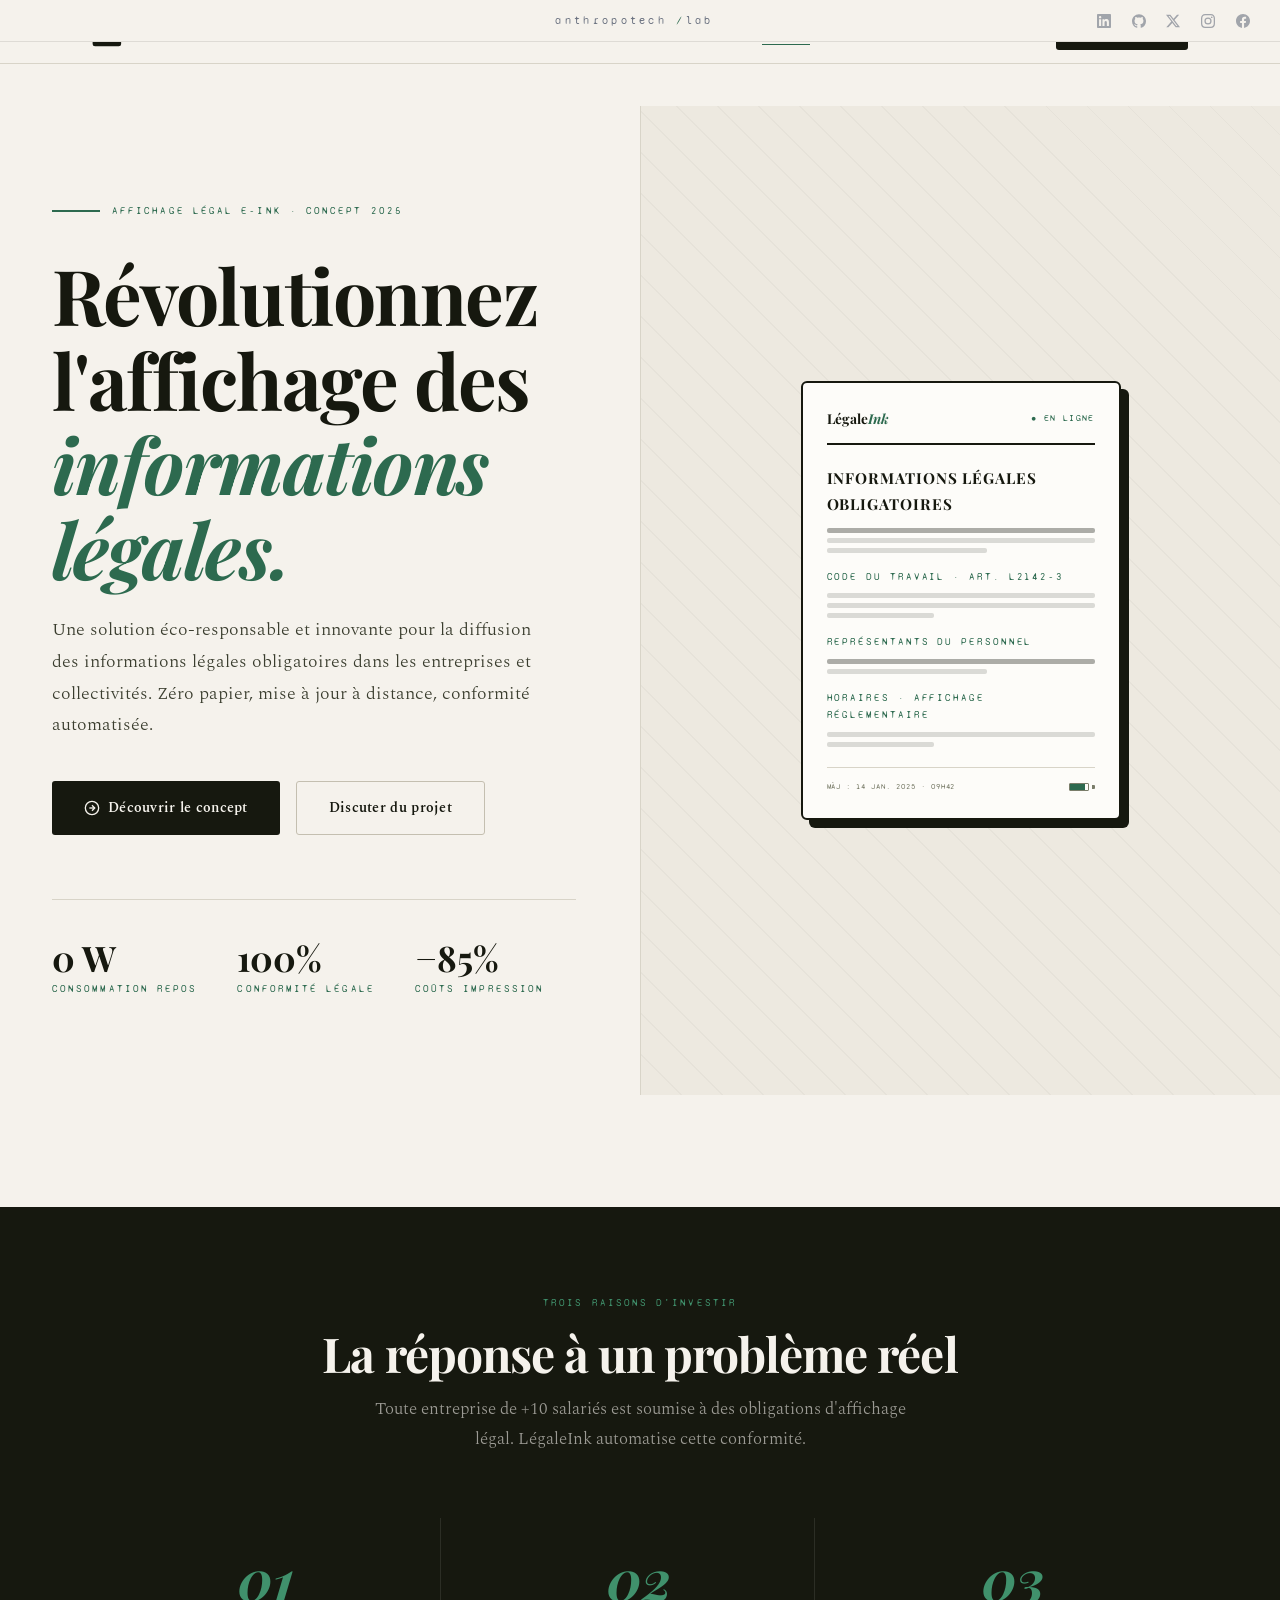
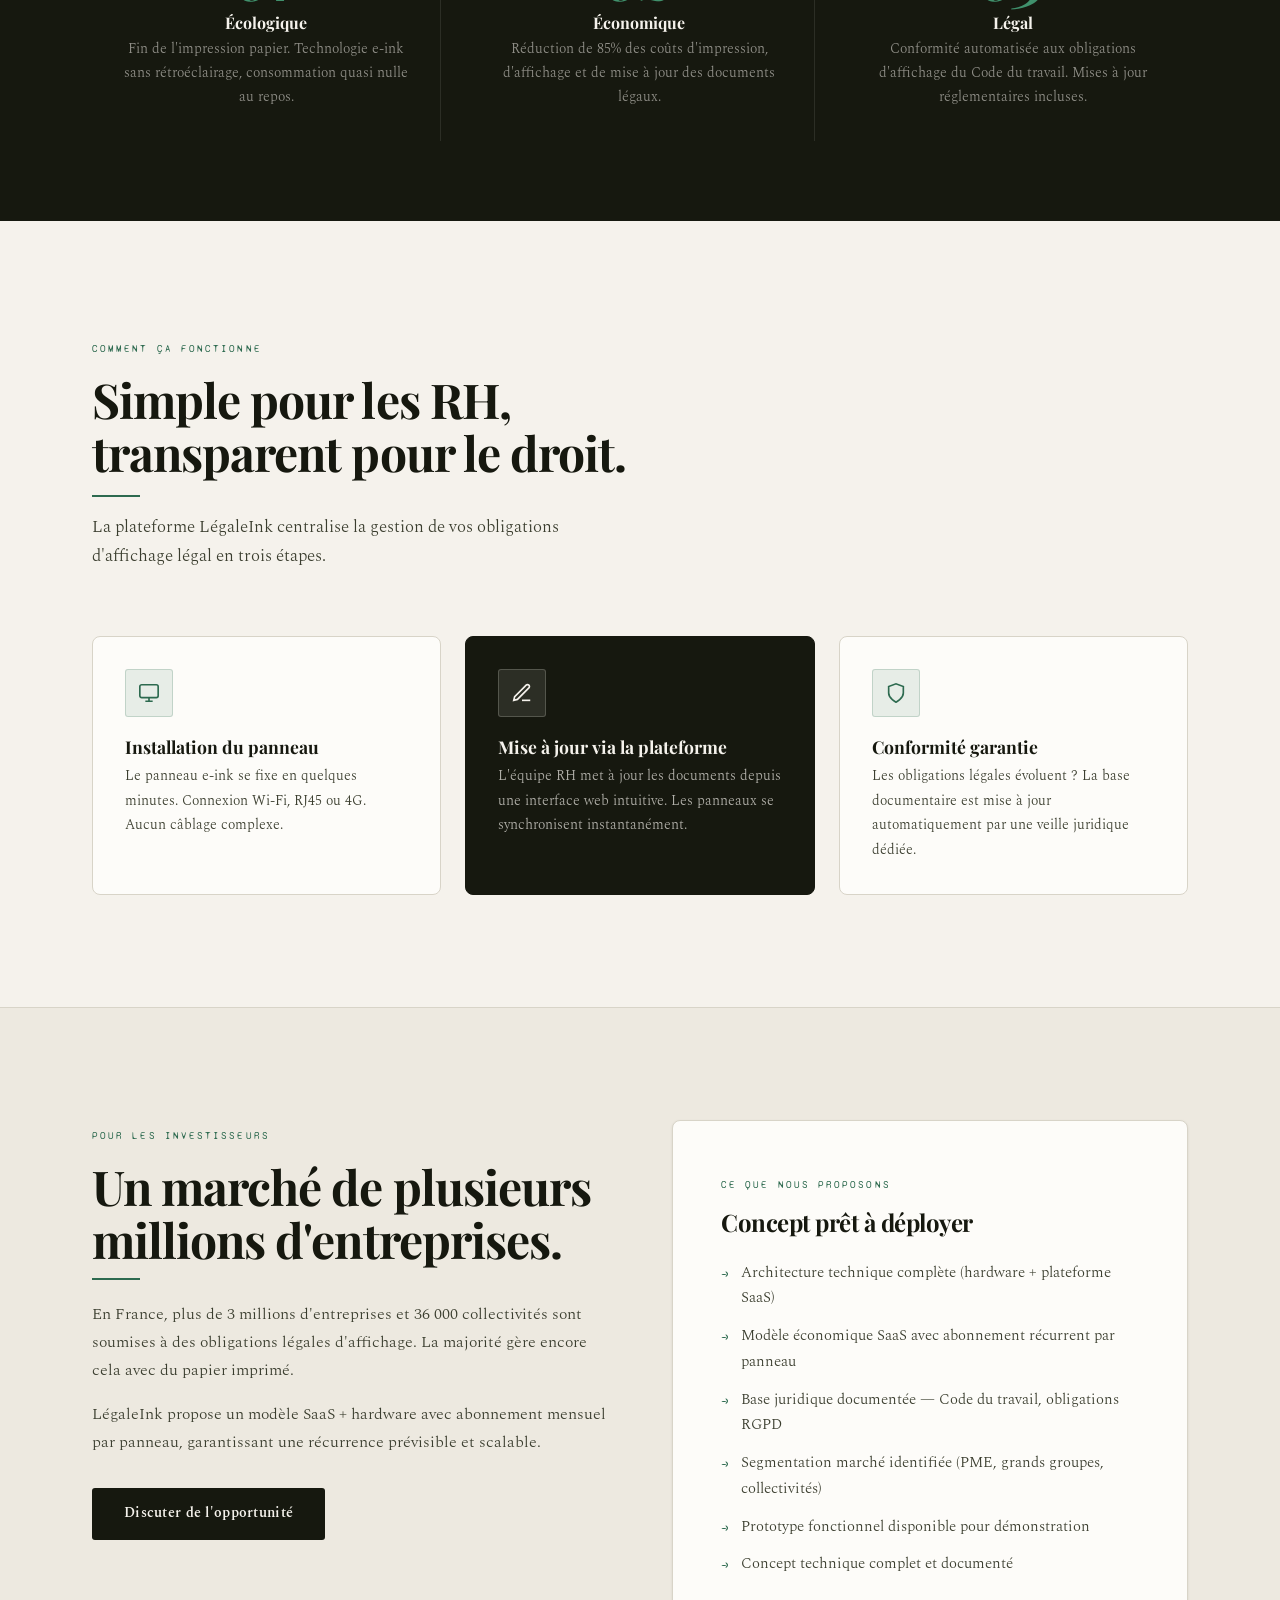
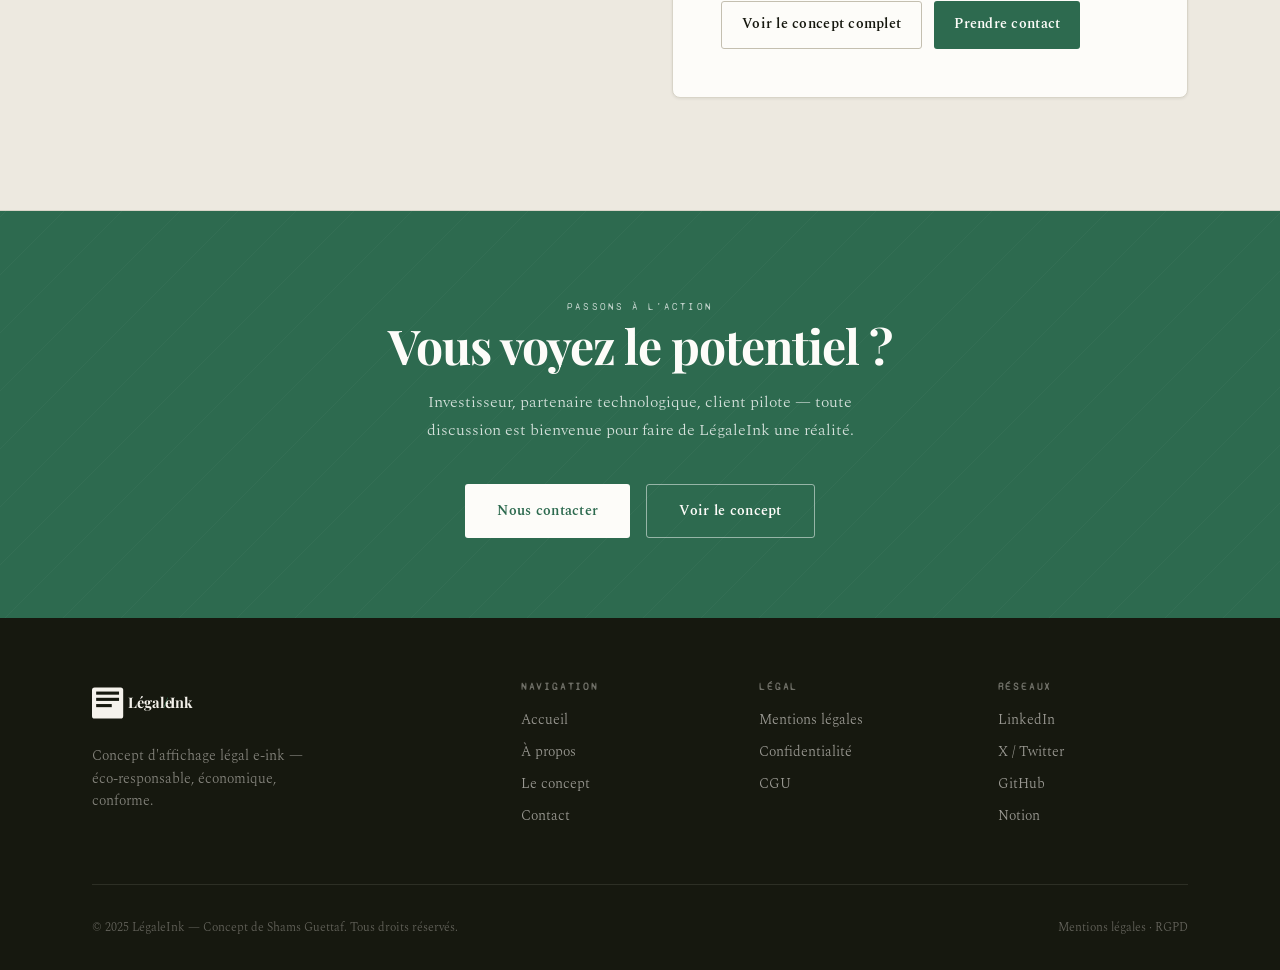
==== commit 7a7c3ff3: "Add files via upload" ====
--- a/index.html
+++ b/index.html
@@ -10,8 +10,84 @@
   <link rel="stylesheet" href="css/main.css">
   <link rel="preconnect" href="https://fonts.googleapis.com">
   <link rel="stylesheet" href="https://fonts.googleapis.com/css2?family=Playfair+Display:ital,wght@0,400;0,700;0,900;1,400;1,700&family=Spectral:ital,wght@0,300;0,400;0,600;1,300&family=Syne+Mono&display=swap">
+
+  <style>
+  /* ── Topbar Signature ─────────────────────────────── */
+  .topbar-sig {
+    width: 100%;
+    display: flex; align-items: center; justify-content: center;
+    padding: 11px 1.5rem;
+    border-bottom: 1px solid rgba(22,24,15,0.1);
+    position: relative; z-index: 2000;
+    background: #f5f2ec;
+    transition: opacity 0.3s ease, transform 0.3s ease, visibility 0.3s ease;
+  }
+  .topbar-sig.hidden {
+    opacity: 0; transform: translateY(-100%); visibility: hidden; pointer-events: none;
+  }
+  .topbar-sig a.sig-link {
+    display: inline-flex; align-items: center; gap: 0;
+    font-family: 'Syne Mono', monospace; font-size: 11px;
+    letter-spacing: 0.3em; color: #6b7280;
+    text-decoration: none; text-transform: lowercase;
+    transition: color 0.25s ease;
+  }
+  .topbar-sig .sig-slash { color: #2d6a4f; }
+  .topbar-sig .sig-arrow {
+    display: inline-block; margin-left: 0.5em;
+    opacity: 0; transform: translate(-4px, 4px);
+    transition: opacity 0.25s ease, transform 0.25s ease;
+    font-size: 10px; color: #2d6a4f; letter-spacing: 0;
+  }
+  .topbar-sig a.sig-link:hover { color: #2d6a4f; }
+  .topbar-sig a.sig-link:hover .sig-arrow { opacity: 1; transform: translate(0,0); }
+
+  /* ── Social bar (dans la topbar, droite) ─────────── */
+  .social-bar {
+    position: absolute; right: 1.5rem; top: 50%; transform: translateY(-50%);
+    display: flex; gap: .55rem; align-items: center;
+  }
+  .social-bar a {
+    display: flex; align-items: center; justify-content: center;
+    width: 26px; height: 26px; color: #6b7280;
+    text-decoration: none; opacity: .6;
+    transition: color .2s, transform .2s, opacity .2s;
+  }
+  .social-bar a:hover { color: #2d6a4f; opacity: 1; transform: translateY(-2px); }
+  .social-bar svg { width: 14px; height: 14px; fill: currentColor; }
+  @media (max-width: 768px) { .social-bar { display: none; } }
+  </style>
 </head>
 <body>
+
+<!-- ── Topbar Signature ────────────────────────────── -->
+<div class="topbar-sig" role="banner">
+  <a href="https://shamsetdean.github.io/anthropotechlab/" target="_blank" rel="noopener" aria-label="Anthropotech Lab" class="sig-link">
+    anthropotech&nbsp;<span class="sig-slash">/</span>lab<span class="sig-arrow">↗</span>
+  </a>
+  <div class="social-bar" role="navigation" aria-label="Réseaux sociaux">
+    <!-- LinkedIn -->
+    <a href="https://www.linkedin.com/in/shamsguettaf/" target="_blank" rel="noopener" aria-label="LinkedIn">
+      <svg viewBox="0 0 24 24" xmlns="http://www.w3.org/2000/svg"><path d="M20.447 20.452h-3.554v-5.569c0-1.328-.027-3.037-1.852-3.037-1.853 0-2.136 1.445-2.136 2.939v5.667H9.351V9h3.414v1.561h.046c.477-.9 1.637-1.85 3.37-1.85 3.601 0 4.267 2.37 4.267 5.455v6.286zM5.337 7.433a2.062 2.062 0 0 1-2.063-2.065 2.064 2.064 0 1 1 2.063 2.065zm1.782 13.019H3.555V9h3.564v11.452zM22.225 0H1.771C.792 0 0 .774 0 1.729v20.542C0 23.227.792 24 1.771 24h20.451C23.2 24 24 23.227 24 22.271V1.729C24 .774 23.2 0 22.222 0h.003z"/></svg>
+    </a>
+    <!-- GitHub -->
+    <a href="https://github.com/shamsetdean" target="_blank" rel="noopener" aria-label="GitHub">
+      <svg viewBox="0 0 24 24" xmlns="http://www.w3.org/2000/svg"><path d="M12 .297c-6.63 0-12 5.373-12 12 0 5.303 3.438 9.8 8.205 11.385.6.113.82-.258.82-.577 0-.285-.01-1.04-.015-2.04-3.338.724-4.042-1.61-4.042-1.61C4.422 18.07 3.633 17.7 3.633 17.7c-1.087-.744.084-.729.084-.729 1.205.084 1.838 1.236 1.838 1.236 1.07 1.835 2.809 1.305 3.495.998.108-.776.417-1.305.76-1.605-2.665-.3-5.466-1.332-5.466-5.93 0-1.31.465-2.38 1.235-3.22-.135-.303-.54-1.523.105-3.176 0 0 1.005-.322 3.3 1.23.96-.267 1.98-.399 3-.405 1.02.006 2.04.138 3 .405 2.28-1.552 3.285-1.23 3.285-1.23.645 1.653.24 2.873.12 3.176.765.84 1.23 1.91 1.23 3.22 0 4.61-2.805 5.625-5.475 5.92.42.36.81 1.096.81 2.22 0 1.606-.015 2.896-.015 3.286 0 .315.21.69.825.57C20.565 22.092 24 17.592 24 12.297c0-6.627-5.373-12-12-12"/></svg>
+    </a>
+    <!-- X -->
+    <a href="https://x.com/shamsetdean" target="_blank" rel="noopener" aria-label="X">
+      <svg viewBox="0 0 24 24" xmlns="http://www.w3.org/2000/svg"><path d="M18.901 1.153h3.68l-8.04 9.19L24 22.846h-7.406l-5.8-7.584-6.638 7.584H.474l8.6-9.83L0 1.154h7.594l5.243 6.932ZM17.61 20.644h2.039L6.486 3.24H4.298Z"/></svg>
+    </a>
+    <!-- Instagram -->
+    <a href="https://www.instagram.com/shamsetdean/" target="_blank" rel="noopener" aria-label="Instagram">
+      <svg viewBox="0 0 24 24" xmlns="http://www.w3.org/2000/svg"><path d="M12 2.163c3.204 0 3.584.012 4.85.07 3.252.148 4.771 1.691 4.919 4.919.058 1.265.069 1.645.069 4.849 0 3.205-.012 3.584-.069 4.849-.149 3.225-1.664 4.771-4.919 4.919-1.266.058-1.644.07-4.85.07-3.204 0-3.584-.012-4.849-.07-3.26-.149-4.771-1.699-4.919-4.92-.058-1.265-.07-1.644-.07-4.849 0-3.204.013-3.583.07-4.849.149-3.227 1.664-4.771 4.919-4.919 1.266-.057 1.645-.069 4.849-.069zM12 0C8.741 0 8.333.014 7.053.072 2.695.272.273 2.69.073 7.052.014 8.333 0 8.741 0 12c0 3.259.014 3.668.072 4.948.2 4.358 2.618 6.78 6.98 6.98C8.333 23.986 8.741 24 12 24c3.259 0 3.668-.014 4.948-.072 4.354-.2 6.782-2.618 6.979-6.98.059-1.28.073-1.689.073-4.948 0-3.259-.014-3.667-.072-4.947-.196-4.354-2.617-6.78-6.979-6.98C15.668.014 15.259 0 12 0zm0 5.838a6.162 6.162 0 1 0 0 12.324 6.162 6.162 0 0 0 0-12.324zM12 16a4 4 0 1 1 0-8 4 4 0 0 1 0 8zm6.406-11.845a1.44 1.44 0 1 0 0 2.881 1.44 1.44 0 0 0 0-2.881z"/></svg>
+    </a>
+    <!-- Facebook -->
+    <a href="https://www.facebook.com/shamsetdean" target="_blank" rel="noopener" aria-label="Facebook">
+      <svg viewBox="0 0 24 24" xmlns="http://www.w3.org/2000/svg"><path d="M24 12.073c0-6.627-5.373-12-12-12s-12 5.373-12 12c0 5.99 4.388 10.954 10.125 11.854v-8.385H7.078v-3.47h3.047V9.43c0-3.007 1.792-4.669 4.533-4.669 1.312 0 2.686.235 2.686.235v2.953H15.83c-1.491 0-1.956.925-1.956 1.874v2.25h3.328l-.532 3.47h-2.796v8.385C19.612 23.027 24 18.062 24 12.073z"/></svg>
+    </a>
+  </div>
+</div>
 
 <!-- NAV -->
 <nav>
@@ -265,5 +341,15 @@
 </footer>
 
 <script src="js/main.js"></script>
+<script>
+/* ── Topbar : disparition au scroll ─────────────────── */
+(function(){
+  var topbar = document.querySelector('.topbar-sig');
+  if(!topbar) return;
+  window.addEventListener('scroll', function(){
+    topbar.classList.toggle('hidden', window.scrollY > 60);
+  }, {passive: true});
+})();
+</script>
 </body>
 </html>
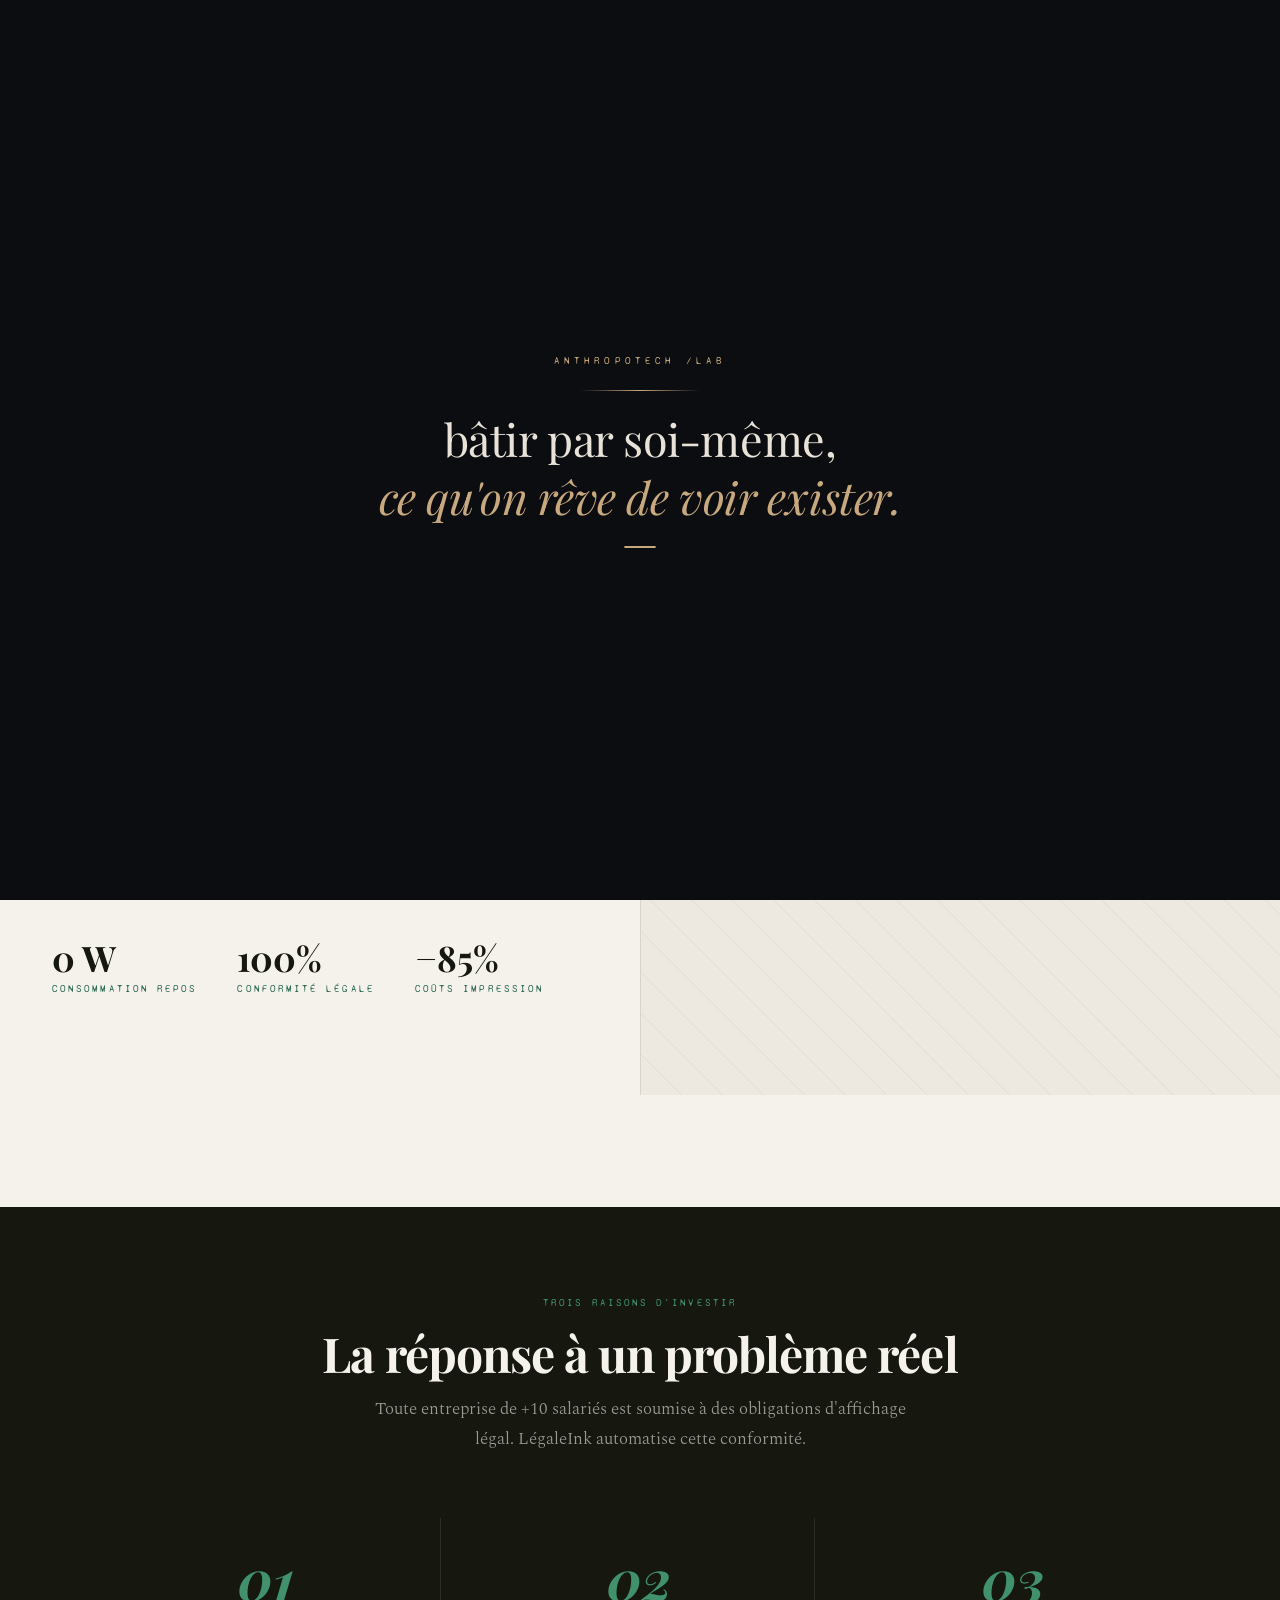
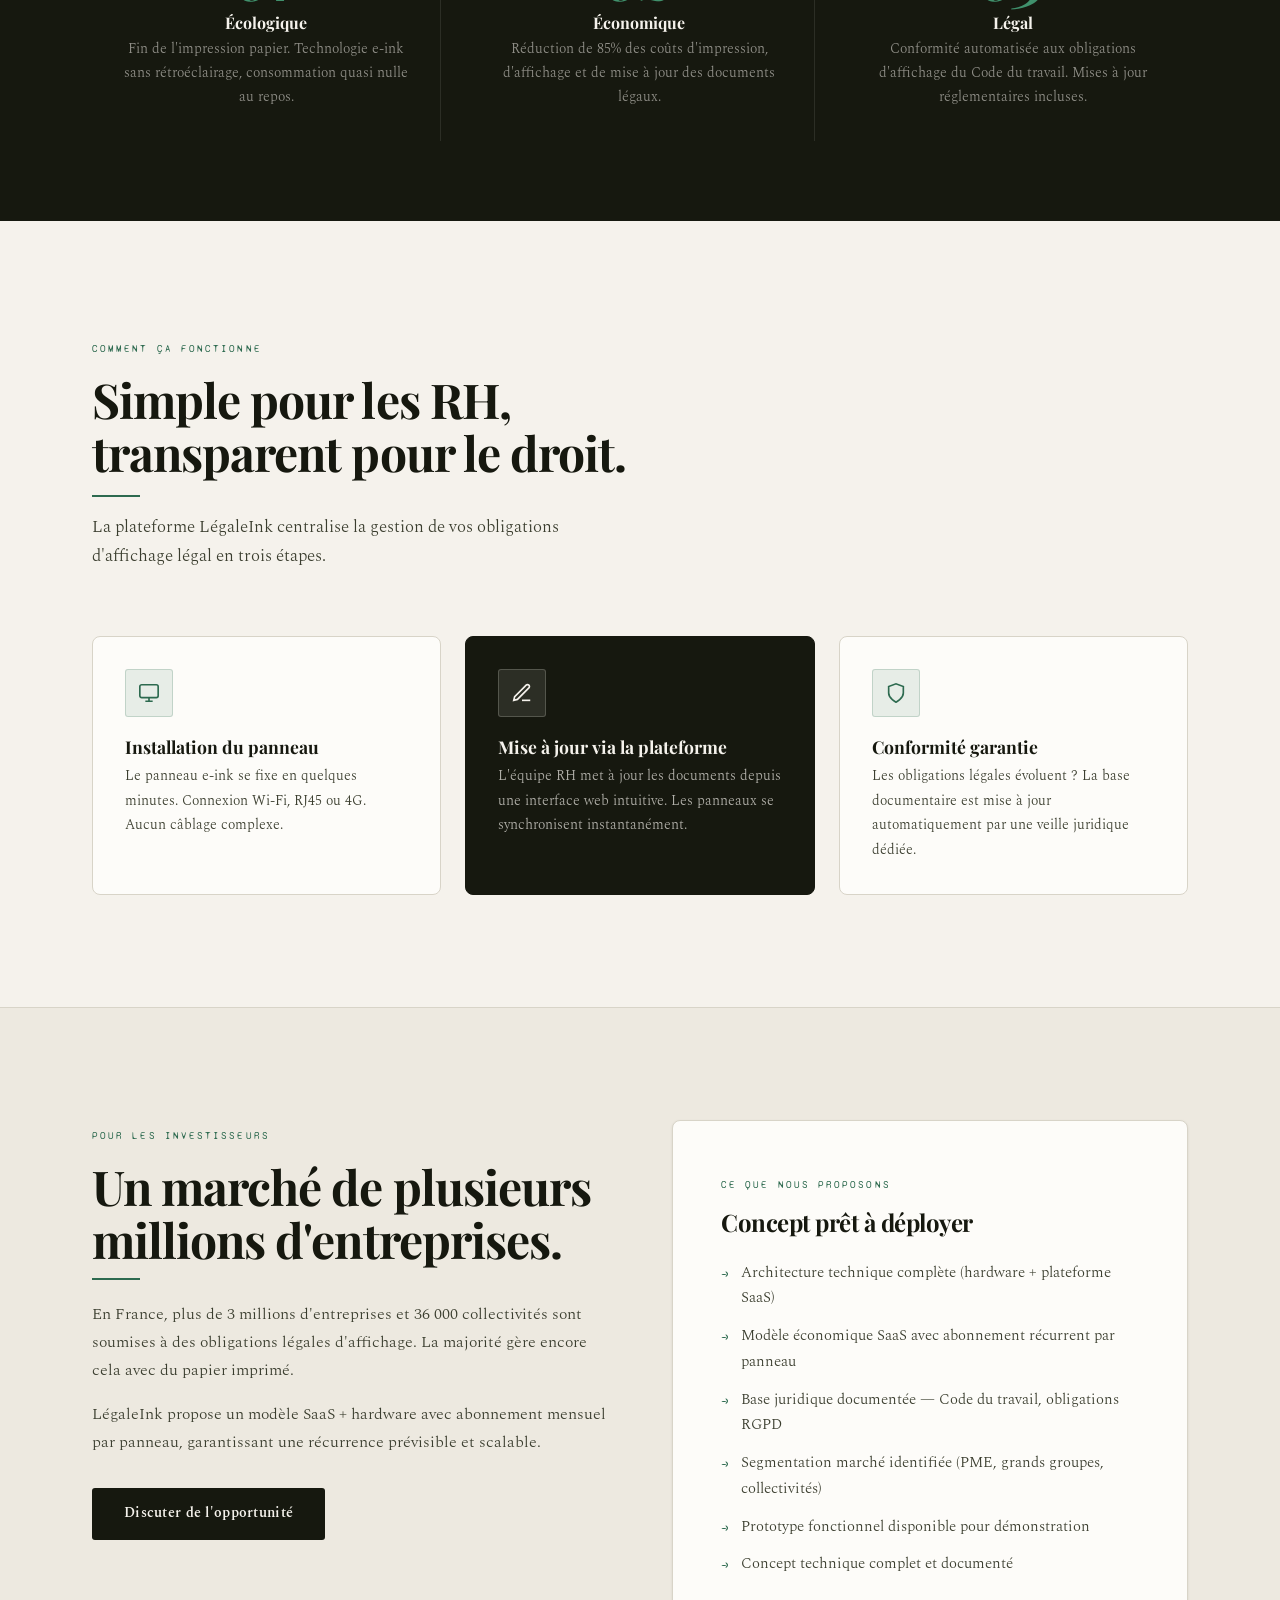
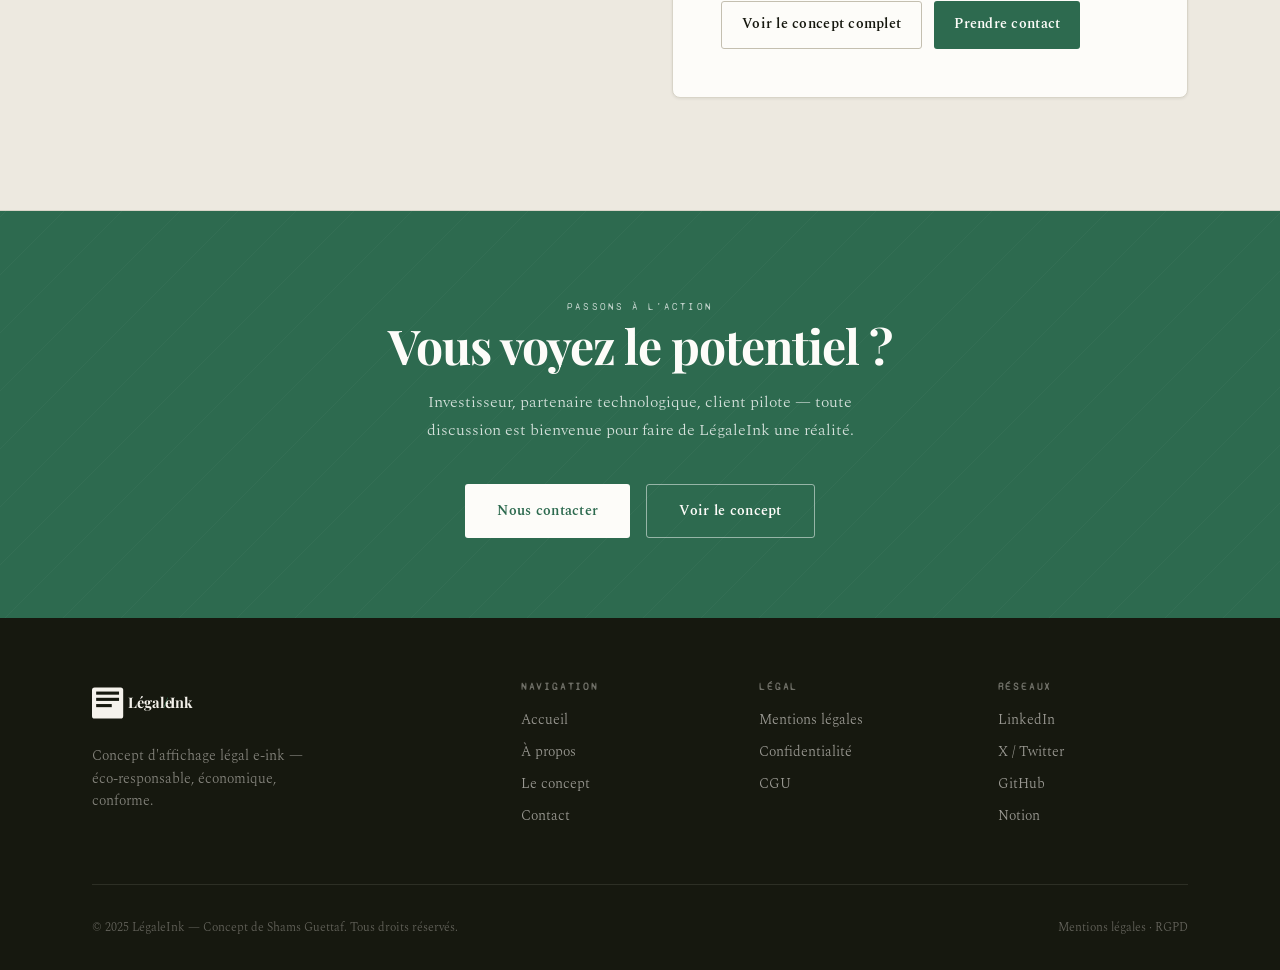
==== commit 60999eee: "Add files via upload" ====
--- a/index.html
+++ b/index.html
@@ -56,9 +56,63 @@
   .social-bar a:hover { color: #2d6a4f; opacity: 1; transform: translateY(-2px); }
   .social-bar svg { width: 14px; height: 14px; fill: currentColor; }
   @media (max-width: 768px) { .social-bar { display: none; } }
-  </style>
+  
+#splash {
+  position: fixed; inset: 0; z-index: 99999;
+  background: #0c0d10;
+  display: flex; flex-direction: column;
+  align-items: center; justify-content: center;
+  gap: 1.2rem;
+  transition: opacity .6s ease, transform .6s ease;
+}
+#splash.hide { opacity: 0; transform: scale(1.04); pointer-events: none; }
+.splash-eyebrow {
+  font-family: 'Syne Mono', monospace;
+  font-size: .65rem; letter-spacing: .4em;
+  text-transform: uppercase; color: #c8a87e;
+  opacity: 0; animation: splashFadeUp .6s .2s ease forwards;
+}
+.splash-title {
+  font-family: 'Playfair Display', Georgia, serif;
+  font-size: clamp(1.6rem, 5vw, 2.8rem);
+  font-weight: 300; color: #e8e2d8;
+  line-height: 1.3; letter-spacing: -.01em;
+  text-align: center; max-width: 560px;
+  opacity: 0; animation: splashFadeUp .7s .4s ease forwards;
+}
+.splash-title em { font-style: italic; color: #c8a87e; }
+.splash-line {
+  width: 0; height: 1px;
+  background: linear-gradient(90deg, transparent, #c8a87e, transparent);
+  animation: splashLine 1s .3s ease forwards;
+}
+.splash-loader {
+  width: 32px; height: 2px;
+  background: rgba(200,168,126,0.15); border-radius: 2px; overflow: hidden;
+  opacity: 0; animation: splashFadeUp .4s .8s ease forwards;
+}
+.splash-loader-bar {
+  height: 100%; background: #c8a87e; border-radius: 2px;
+  animation: splashLoad 1.4s .9s ease forwards;
+}
+@keyframes splashFadeUp {
+  from { opacity:0; transform:translateY(12px); }
+  to   { opacity:1; transform:translateY(0); }
+}
+@keyframes splashLine {
+  from { width:0; opacity:0; }
+  to   { width:120px; opacity:1; }
+}
+@keyframes splashLoad { from { width:0; } to { width:100%; } }
+</style>
 </head>
 <body>
+<div id="splash" role="status" aria-label="Chargement">
+  <p class="splash-eyebrow">ANTHROPOTECH /LAB</p>
+  <div class="splash-line"></div>
+  <h1 class="splash-title">bâtir par soi-même,<br><em>ce qu'on rêve de voir exister.</em></h1>
+  <div class="splash-loader"><div class="splash-loader-bar"></div></div>
+</div>
 
 <!-- ── Topbar Signature ────────────────────────────── -->
 <div class="topbar-sig" role="banner">
@@ -66,23 +120,18 @@
     anthropotech&nbsp;<span class="sig-slash">/</span>lab<span class="sig-arrow">↗</span>
   </a>
   <div class="social-bar" role="navigation" aria-label="Réseaux sociaux">
-    <!-- LinkedIn -->
     <a href="https://www.linkedin.com/in/shamsguettaf/" target="_blank" rel="noopener" aria-label="LinkedIn">
       <svg viewBox="0 0 24 24" xmlns="http://www.w3.org/2000/svg"><path d="M20.447 20.452h-3.554v-5.569c0-1.328-.027-3.037-1.852-3.037-1.853 0-2.136 1.445-2.136 2.939v5.667H9.351V9h3.414v1.561h.046c.477-.9 1.637-1.85 3.37-1.85 3.601 0 4.267 2.37 4.267 5.455v6.286zM5.337 7.433a2.062 2.062 0 0 1-2.063-2.065 2.064 2.064 0 1 1 2.063 2.065zm1.782 13.019H3.555V9h3.564v11.452zM22.225 0H1.771C.792 0 0 .774 0 1.729v20.542C0 23.227.792 24 1.771 24h20.451C23.2 24 24 23.227 24 22.271V1.729C24 .774 23.2 0 22.222 0h.003z"/></svg>
     </a>
-    <!-- GitHub -->
     <a href="https://github.com/shamsetdean" target="_blank" rel="noopener" aria-label="GitHub">
       <svg viewBox="0 0 24 24" xmlns="http://www.w3.org/2000/svg"><path d="M12 .297c-6.63 0-12 5.373-12 12 0 5.303 3.438 9.8 8.205 11.385.6.113.82-.258.82-.577 0-.285-.01-1.04-.015-2.04-3.338.724-4.042-1.61-4.042-1.61C4.422 18.07 3.633 17.7 3.633 17.7c-1.087-.744.084-.729.084-.729 1.205.084 1.838 1.236 1.838 1.236 1.07 1.835 2.809 1.305 3.495.998.108-.776.417-1.305.76-1.605-2.665-.3-5.466-1.332-5.466-5.93 0-1.31.465-2.38 1.235-3.22-.135-.303-.54-1.523.105-3.176 0 0 1.005-.322 3.3 1.23.96-.267 1.98-.399 3-.405 1.02.006 2.04.138 3 .405 2.28-1.552 3.285-1.23 3.285-1.23.645 1.653.24 2.873.12 3.176.765.84 1.23 1.91 1.23 3.22 0 4.61-2.805 5.625-5.475 5.92.42.36.81 1.096.81 2.22 0 1.606-.015 2.896-.015 3.286 0 .315.21.69.825.57C20.565 22.092 24 17.592 24 12.297c0-6.627-5.373-12-12-12"/></svg>
     </a>
-    <!-- X -->
     <a href="https://x.com/shamsetdean" target="_blank" rel="noopener" aria-label="X">
       <svg viewBox="0 0 24 24" xmlns="http://www.w3.org/2000/svg"><path d="M18.901 1.153h3.68l-8.04 9.19L24 22.846h-7.406l-5.8-7.584-6.638 7.584H.474l8.6-9.83L0 1.154h7.594l5.243 6.932ZM17.61 20.644h2.039L6.486 3.24H4.298Z"/></svg>
     </a>
-    <!-- Instagram -->
     <a href="https://www.instagram.com/shamsetdean/" target="_blank" rel="noopener" aria-label="Instagram">
       <svg viewBox="0 0 24 24" xmlns="http://www.w3.org/2000/svg"><path d="M12 2.163c3.204 0 3.584.012 4.85.07 3.252.148 4.771 1.691 4.919 4.919.058 1.265.069 1.645.069 4.849 0 3.205-.012 3.584-.069 4.849-.149 3.225-1.664 4.771-4.919 4.919-1.266.058-1.644.07-4.85.07-3.204 0-3.584-.012-4.849-.07-3.26-.149-4.771-1.699-4.919-4.92-.058-1.265-.07-1.644-.07-4.849 0-3.204.013-3.583.07-4.849.149-3.227 1.664-4.771 4.919-4.919 1.266-.057 1.645-.069 4.849-.069zM12 0C8.741 0 8.333.014 7.053.072 2.695.272.273 2.69.073 7.052.014 8.333 0 8.741 0 12c0 3.259.014 3.668.072 4.948.2 4.358 2.618 6.78 6.98 6.98C8.333 23.986 8.741 24 12 24c3.259 0 3.668-.014 4.948-.072 4.354-.2 6.782-2.618 6.979-6.98.059-1.28.073-1.689.073-4.948 0-3.259-.014-3.667-.072-4.947-.196-4.354-2.617-6.78-6.979-6.98C15.668.014 15.259 0 12 0zm0 5.838a6.162 6.162 0 1 0 0 12.324 6.162 6.162 0 0 0 0-12.324zM12 16a4 4 0 1 1 0-8 4 4 0 0 1 0 8zm6.406-11.845a1.44 1.44 0 1 0 0 2.881 1.44 1.44 0 0 0 0-2.881z"/></svg>
     </a>
-    <!-- Facebook -->
     <a href="https://www.facebook.com/shamsetdean" target="_blank" rel="noopener" aria-label="Facebook">
       <svg viewBox="0 0 24 24" xmlns="http://www.w3.org/2000/svg"><path d="M24 12.073c0-6.627-5.373-12-12-12s-12 5.373-12 12c0 5.99 4.388 10.954 10.125 11.854v-8.385H7.078v-3.47h3.047V9.43c0-3.007 1.792-4.669 4.533-4.669 1.312 0 2.686.235 2.686.235v2.953H15.83c-1.491 0-1.956.925-1.956 1.874v2.25h3.328l-.532 3.47h-2.796v8.385C19.612 23.027 24 18.062 24 12.073z"/></svg>
     </a>
@@ -148,7 +197,6 @@
   </div>
 
   <div class="hero-right">
-    <!-- E-ink mockup -->
     <div class="eink-mockup">
       <div class="eink-mockup-header">
         <div class="logo-sm">Légale<span>Ink</span></div>
@@ -351,5 +399,21 @@
   }, {passive: true});
 })();
 </script>
+<script>
+(function(){
+  var splash = document.getElementById('splash');
+  if(!splash) return;
+  var seen = null;
+  try { seen = sessionStorage.getItem('splash-seen'); } catch(e){}
+  if(seen){ splash.style.display = 'none'; return; }
+  setTimeout(function(){
+    splash.classList.add('hide');
+    setTimeout(function(){
+      splash.style.display = 'none';
+      try { sessionStorage.setItem('splash-seen', '1'); } catch(e){}
+    }, 650);
+  }, 2500);
+})();
+</script>
 </body>
 </html>
